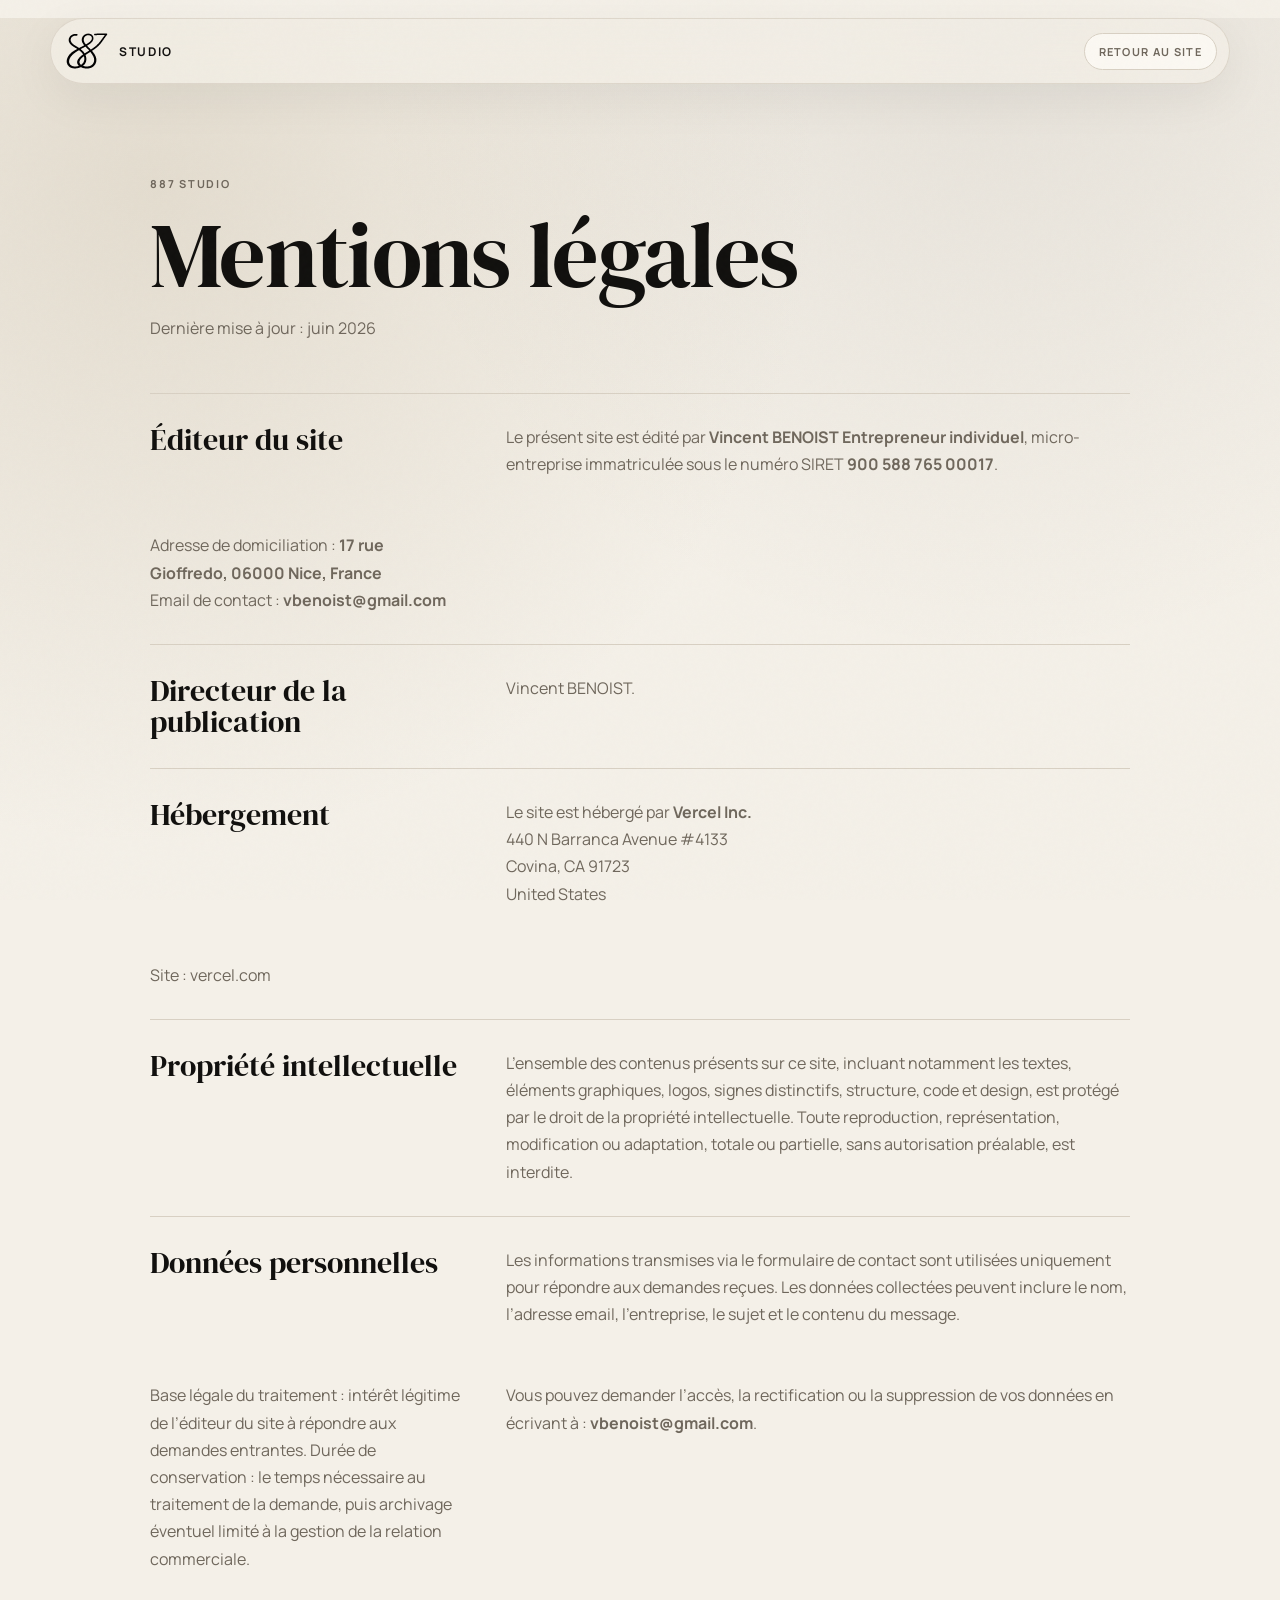
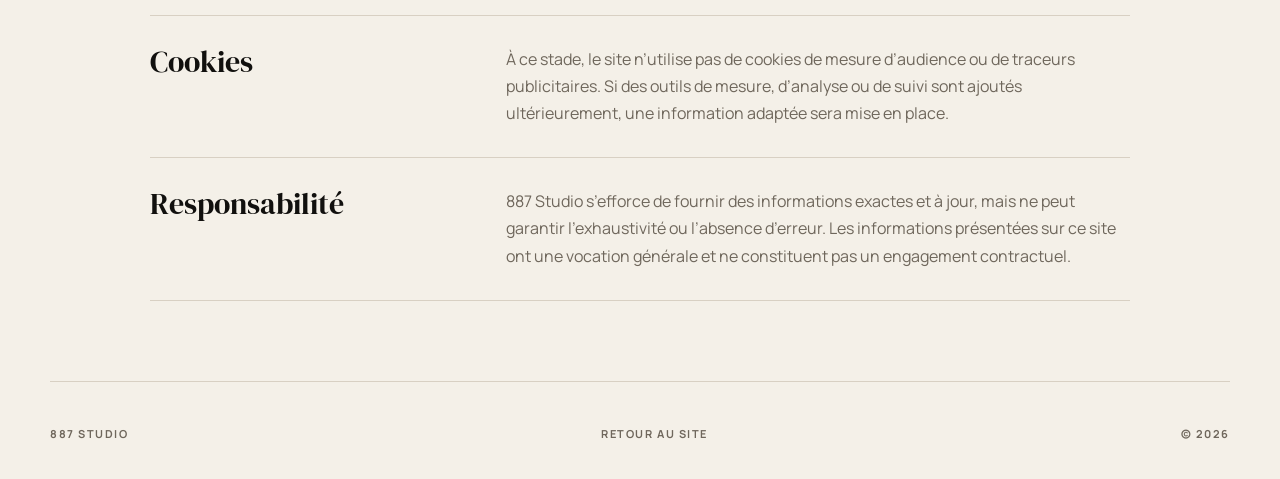
==== mentions-legales.html @ e9549042 "Integrate new 887 logo and update venture cards" ====
<!doctype html>
<html lang="fr">
<head>
  <meta charset="utf-8" />
  <meta name="viewport" content="width=device-width, initial-scale=1" />
  <title>Mentions légales — 887 Studio</title>
  <meta name="robots" content="noindex" />
  <link rel="icon" href="assets/887-favicon.svg" />
  <link rel="preconnect" href="https://fonts.googleapis.com">
  <link rel="preconnect" href="https://fonts.gstatic.com" crossorigin>
  <link href="https://fonts.googleapis.com/css2?family=DM+Serif+Display:ital@0;1&family=Manrope:wght@300;400;500;600;700&display=swap" rel="stylesheet">
  <link rel="stylesheet" href="styles.css" />
</head>
<body class="legal-page">
  <div class="site-noise" aria-hidden="true"></div>

  <header class="site-header legal-header">
    <a class="brand" href="index.html" aria-label="887 Studio home">
      <img src="assets/887-logo-smooth.svg" alt="887 logo" class="brand-logo" />
      <span>Studio</span>
    </a>
    <a class="legal-back" href="index.html">Retour au site</a>
  </header>

  <main class="legal-main">
    <section class="legal-hero">
      <span class="section-label">887 Studio</span>
      <h1>Mentions légales</h1>
      <p>Dernière mise à jour : juin 2026</p>
    </section>

    <section class="legal-content">
      <article>
        <h2>Éditeur du site</h2>
        <p>
          Le présent site est édité par <strong>Vincent BENOIST Entrepreneur individuel</strong>,
          micro-entreprise immatriculée sous le numéro SIRET <strong>900 588 765 00017</strong>.
        </p>
        <p>
          Adresse de domiciliation : <strong>17 rue Gioffredo, 06000 Nice, France</strong><br />
          Email de contact : <strong>vbenoist@gmail.com</strong>
        </p>
      </article>

      <article>
        <h2>Directeur de la publication</h2>
        <p>Vincent BENOIST.</p>
      </article>

      <article>
        <h2>Hébergement</h2>
        <p>
          Le site est hébergé par <strong>Vercel Inc.</strong><br />
          440 N Barranca Avenue #4133<br />
          Covina, CA 91723<br />
          United States
        </p>
        <p>Site : vercel.com</p>
      </article>

      <article>
        <h2>Propriété intellectuelle</h2>
        <p>
          L’ensemble des contenus présents sur ce site, incluant notamment les textes, éléments graphiques,
          logos, signes distinctifs, structure, code et design, est protégé par le droit de la propriété intellectuelle.
          Toute reproduction, représentation, modification ou adaptation, totale ou partielle, sans autorisation préalable,
          est interdite.
        </p>
      </article>

      <article>
        <h2>Données personnelles</h2>
        <p>
          Les informations transmises via le formulaire de contact sont utilisées uniquement pour répondre aux demandes reçues.
          Les données collectées peuvent inclure le nom, l’adresse email, l’entreprise, le sujet et le contenu du message.
        </p>
        <p>
          Base légale du traitement : intérêt légitime de l’éditeur du site à répondre aux demandes entrantes.
          Durée de conservation : le temps nécessaire au traitement de la demande, puis archivage éventuel limité à la gestion
          de la relation commerciale.
        </p>
        <p>
          Vous pouvez demander l’accès, la rectification ou la suppression de vos données en écrivant à :
          <strong>vbenoist@gmail.com</strong>.
        </p>
      </article>

      <article>
        <h2>Cookies</h2>
        <p>
          À ce stade, le site n’utilise pas de cookies de mesure d’audience ou de traceurs publicitaires.
          Si des outils de mesure, d’analyse ou de suivi sont ajoutés ultérieurement, une information adaptée sera mise en place.
        </p>
      </article>

      <article>
        <h2>Responsabilité</h2>
        <p>
          887 Studio s’efforce de fournir des informations exactes et à jour, mais ne peut garantir l’exhaustivité
          ou l’absence d’erreur. Les informations présentées sur ce site ont une vocation générale et ne constituent
          pas un engagement contractuel.
        </p>
      </article>
    </section>
  </main>

  <footer class="site-footer legal-footer">
    <span>887 Studio</span>
    <a href="index.html">Retour au site</a>
    <span>© 2026</span>
  </footer>
</body>
</html>
---- styles.css ----
:root {
  --bg: #f4f0e8;
  --paper: #fbf8f2;
  --ink: #11100e;
  --muted: #6f675c;
  --line: #d8d0c3;
  --line-strong: #b8a98e;
  --dark: #211d18;
  --brown: #3c3128;
  --radius-xl: 34px;
  --radius-lg: 24px;
  --radius-md: 16px;
  --shadow: 0 24px 70px rgba(17, 16, 14, 0.12);
  --serif: "DM Serif Display", Georgia, serif;
  --sans: "Manrope", Inter, system-ui, -apple-system, BlinkMacSystemFont, "Segoe UI", sans-serif;
}

* {
  box-sizing: border-box;
}

html {
  scroll-behavior: smooth;
  background: var(--bg);
}

body {
  margin: 0;
  color: var(--ink);
  font-family: var(--sans);
  background:
    radial-gradient(circle at 12% 8%, rgba(184, 169, 142, 0.28), transparent 30%),
    radial-gradient(circle at 78% 0%, rgba(60, 49, 40, 0.08), transparent 28%),
    var(--bg);
  overflow-x: hidden;
}

body.menu-open {
  overflow: hidden;
}

a {
  color: inherit;
  text-decoration: none;
}

button, input, textarea {
  font: inherit;
}

button {
  cursor: pointer;
}

.site-noise {
  position: fixed;
  inset: 0;
  pointer-events: none;
  z-index: 9999;
  opacity: .035;
  background-image: url("data:image/svg+xml,%3Csvg viewBox='0 0 220 220' xmlns='http://www.w3.org/2000/svg'%3E%3Cfilter id='n'%3E%3CfeTurbulence type='fractalNoise' baseFrequency='.85' numOctaves='3' stitchTiles='stitch'/%3E%3C/filter%3E%3Crect width='220' height='220' filter='url(%23n)' opacity='.55'/%3E%3C/svg%3E");
}


.background-thread {
  position: absolute;
  top: 0;
  left: 50%;
  width: min(1440px, 100vw);
  height: 5200px;
  transform: translateX(-50%);
  pointer-events: none;
  z-index: 0;
  opacity: .18;
}

.thread-path {
  stroke: #11100e;
  stroke-width: 1.25;
  stroke-linecap: round;
  stroke-linejoin: round;
  vector-effect: non-scaling-stroke;
  stroke-dasharray: 1 0;
}

main,
.site-header,
.site-footer,
.modal {
  position: relative;
  z-index: 1;
}

.cursor-orb {
  position: fixed;
  width: 220px;
  height: 220px;
  border-radius: 999px;
  background: radial-gradient(circle, rgba(184, 169, 142, .16), transparent 66%);
  transform: translate(-50%, -50%);
  pointer-events: none;
  z-index: 0;
  opacity: 0;
  transition: opacity .5s ease;
}

.section {
  position: relative;
  width: min(1180px, calc(100% - 44px));
  margin: 0 auto;
  padding: 96px 0;
}

.site-header {
  position: fixed;
  top: 18px;
  left: 50%;
  transform: translateX(-50%);
  width: min(1180px, calc(100% - 32px));
  z-index: 100;
  display: flex;
  justify-content: space-between;
  align-items: center;
  border: 1px solid rgba(216, 208, 195, .78);
  background: rgba(244, 240, 232, .72);
  backdrop-filter: blur(18px);
  border-radius: 999px;
  padding: 10px 12px 10px 14px;
  box-shadow: 0 14px 50px rgba(17, 16, 14, .06);
}

.brand {
  display: flex;
  align-items: center;
  gap: 10px;
  font-size: 12px;
  letter-spacing: .14em;
  text-transform: uppercase;
  font-weight: 700;
}


.main-nav {
  display: flex;
  align-items: center;
  gap: 22px;
  color: var(--muted);
  font-size: 12px;
  letter-spacing: .08em;
  text-transform: uppercase;
}

.main-nav a {
  transition: color .25s ease;
}

.main-nav a:hover {
  color: var(--ink);
}

.header-actions {
  display: flex;
  align-items: center;
  gap: 8px;
}

.lang-toggle {
  border: 1px solid var(--line);
  background: var(--paper);
  color: var(--muted);
  border-radius: 999px;
  padding: 9px 12px;
  font-size: 11px;
  letter-spacing: .12em;
  font-weight: 700;
}

.lang-toggle span.active {
  color: var(--ink);
}

.divider {
  margin: 0 3px;
  color: var(--line-strong);
}

.menu-toggle {
  display: none;
  width: 42px;
  height: 42px;
  border-radius: 999px;
  border: 1px solid var(--line);
  background: var(--paper);
  position: relative;
}

.menu-toggle span {
  display: block;
  width: 17px;
  height: 1px;
  background: var(--ink);
  position: absolute;
  left: 12px;
  transition: transform .25s ease;
}

.menu-toggle span:first-child { top: 16px; }
.menu-toggle span:last-child { top: 24px; }

body.menu-open .menu-toggle span:first-child {
  transform: translateY(4px) rotate(45deg);
}

body.menu-open .menu-toggle span:last-child {
  transform: translateY(-4px) rotate(-45deg);
}

.mobile-nav {
  position: fixed;
  inset: 0;
  z-index: 90;
  display: none;
  flex-direction: column;
  align-items: center;
  justify-content: center;
  background: rgba(244, 240, 232, .96);
  backdrop-filter: blur(18px);
  gap: 26px;
  font-family: var(--serif);
  font-size: 38px;
}

.hero {
  min-height: 100vh;
  width: 100%;
  padding: 160px max(22px, calc((100vw - 1180px)/2)) 110px;
  display: grid;
  grid-template-columns: minmax(0, 1fr);
  align-items: center;
  gap: 56px;
  overflow: hidden;
}

.hero-inner {
  max-width: 820px;
  position: relative;
  z-index: 2;
}

.hero-kicker {
  display: flex;
  gap: 12px;
  flex-wrap: wrap;
  margin-bottom: 28px;
}

.hero-kicker span {
  border: 1px solid var(--line);
  border-radius: 999px;
  padding: 9px 14px;
  font-size: 11px;
  letter-spacing: .14em;
  text-transform: uppercase;
  color: var(--muted);
  background: rgba(251, 248, 242, .5);
}

.hero-title {
  margin: 0;
  max-width: 970px;
  font-family: var(--serif);
  font-weight: 400;
  font-size: clamp(48px, 7vw, 92px);
  line-height: .96;
  letter-spacing: -.018em;
}

.hero-copy {
  max-width: 690px;
  margin: 38px 0 0;
  font-size: clamp(22px, 2.2vw, 34px);
  line-height: 1.18;
  letter-spacing: -.01em;
}

.hero-subcopy {
  max-width: 610px;
  margin: 22px 0 0;
  font-size: 16px;
  line-height: 1.7;
  color: var(--muted);
}

.hero-cta {
  display: flex;
  flex-wrap: wrap;
  gap: 12px;
  margin-top: 36px;
}

.button {
  display: inline-flex;
  align-items: center;
  justify-content: center;
  min-height: 46px;
  border-radius: 999px;
  padding: 0 20px;
  border: 1px solid var(--line);
  transition: transform .25s ease, box-shadow .25s ease, background .25s ease;
  font-size: 12px;
  letter-spacing: .1em;
  text-transform: uppercase;
  font-weight: 700;
}

.button:hover {
  transform: translateY(-2px);
  box-shadow: 0 14px 34px rgba(17, 16, 14, .1);
}

.button-dark {
  background: var(--ink);
  color: var(--bg);
  border-color: var(--ink);
}

.button-light {
  background: rgba(251, 248, 242, .62);
  color: var(--ink);
}


.hero-loop {
  position: absolute;
  pointer-events: none;
  border: 1px solid rgba(184, 169, 142, .34);
  border-radius: 48% 52% 47% 53%;
  transform: rotate(-16deg);
}

.hero-loop-one {
  width: 740px;
  height: 280px;
  right: -190px;
  top: 16%;
  animation: slowRotate 22s linear infinite;
}

.hero-loop-two {
  width: 980px;
  height: 360px;
  left: -360px;
  bottom: 5%;
  transform: rotate(20deg);
  animation: slowRotateReverse 28s linear infinite;
}


.section-label {
  display: block;
  color: var(--muted);
  font-size: 11px;
  letter-spacing: .16em;
  text-transform: uppercase;
  font-weight: 700;
  margin-bottom: 18px;
}

.method-grid {
  display: grid;
  grid-template-columns: repeat(3, 1fr);
  border-top: 1px solid var(--line);
  border-bottom: 1px solid var(--line);
}

.method-item {
  padding: 42px 34px 46px 0;
  min-height: 330px;
  border-right: 1px solid var(--line);
  display: flex;
  flex-direction: column;
}

.method-item + .method-item {
  padding-left: 34px;
}

.method-item:last-child {
  border-right: 0;
}

.method-number {
  color: var(--line-strong);
  font-family: var(--serif);
  font-size: 44px;
  line-height: 1;
}

.method-item h2 {
  margin: auto 0 18px;
  font-family: var(--serif);
  font-size: 38px;
  font-weight: 400;
  letter-spacing: -.012em;
}

.method-item p {
  margin: 0;
  color: var(--muted);
  line-height: 1.7;
}

.manifesto {
  margin-top: 48px;
  text-align: right;
}

.manifesto p {
  display: inline-block;
  margin: 0;
  font-family: var(--serif);
  font-size: clamp(34px, 4vw, 60px);
  line-height: 1;
  letter-spacing: -.012em;
}

.section-intro {
  max-width: 820px;
  margin-bottom: 44px;
}

.section-intro h2 {
  margin: 0;
  font-family: var(--serif);
  font-size: clamp(38px, 4.6vw, 62px);
  font-weight: 400;
  line-height: 1;
  letter-spacing: -.018em;
}

.section-intro p {
  max-width: 680px;
  margin: 22px 0 0;
  color: var(--muted);
  line-height: 1.7;
}

.pillar-card {
  position: relative;
  display: grid;
  grid-template-columns: 170px 1fr;
  gap: 44px;
  padding: 48px;
  margin-top: 18px;
  border: 1px solid rgba(216, 208, 195, .9);
  border-radius: var(--radius-xl);
  background: linear-gradient(135deg, rgba(251,248,242,.84), rgba(244,240,232,.44));
  overflow: hidden;
}

.pillar-card:before {
  content: "";
  position: absolute;
  width: 430px;
  height: 210px;
  border: 1px solid rgba(184, 169, 142, .28);
  border-radius: 50%;
  right: -140px;
  top: -70px;
  transform: rotate(-20deg);
}

.pillar-index {
  font-family: var(--serif);
  font-size: 86px;
  line-height: .8;
  color: rgba(184, 169, 142, .64);
  letter-spacing: -.06em;
}

.pillar-eyebrow {
  display: block;
  font-size: 12px;
  letter-spacing: .16em;
  text-transform: uppercase;
  color: var(--muted);
  font-weight: 700;
  margin-bottom: 16px;
}

.pillar-content h3 {
  max-width: 820px;
  margin: 0 0 24px;
  font-family: var(--serif);
  font-size: clamp(30px, 3.6vw, 48px);
  line-height: 1.02;
  letter-spacing: -.015em;
  font-weight: 400;
}

.pillar-content p {
  max-width: 780px;
  margin: 0 0 18px;
  color: var(--muted);
  font-size: 16px;
  line-height: 1.75;
}

.participation-grid {
  display: grid;
  grid-template-columns: repeat(3, 1fr);
  gap: 18px;
}

.participation-card {
  width: 100%;
  min-height: 380px;
  padding: 26px;
  text-align: left;
  border: 1px solid rgba(216, 208, 195, .9);
  border-radius: 34px;
  color: var(--ink);
  background:
    radial-gradient(circle at 75% 14%, rgba(184,169,142,.22), transparent 32%),
    rgba(251, 248, 242, .68);
  display: flex;
  flex-direction: column;
  align-items: stretch;
  position: relative;
  overflow: hidden;
  transition: transform .35s ease, box-shadow .35s ease, border-color .35s ease;
}

.participation-card:before {
  content: "";
  position: absolute;
  width: 230px;
  height: 100px;
  border: 1px solid rgba(184, 169, 142, .3);
  border-radius: 50%;
  right: -80px;
  bottom: 55px;
  transform: rotate(-24deg);
  transition: transform .5s ease;
}

.participation-card:hover {
  transform: translateY(-8px);
  box-shadow: var(--shadow);
  border-color: rgba(184, 169, 142, .74);
}

.participation-card:hover:before {
  transform: rotate(-8deg) translateX(-8px);
}

.project-status {
  align-self: flex-start;
  padding: 8px 11px;
  border: 1px solid var(--line);
  border-radius: 999px;
  color: var(--muted);
  font-size: 10px;
  letter-spacing: .14em;
  text-transform: uppercase;
  font-weight: 700;
}

.participation-card h3 {
  margin: auto 0 18px;
  font-family: var(--serif);
  font-size: 38px;
  font-weight: 400;
  line-height: .96;
  letter-spacing: -.018em;
}

.participation-card p {
  margin: 0;
  color: var(--muted);
  line-height: 1.6;
  max-width: 92%;
}

.project-meta {
  margin-top: auto;
  padding-top: 18px;
  border-top: 1px solid var(--line);
  display: flex;
  align-items: center;
  justify-content: space-between;
  color: var(--muted);
  font-size: 11px;
  letter-spacing: .12em;
  text-transform: uppercase;
  font-weight: 700;
}

.expertise-list {
  border-top: 1px solid var(--line);
}

.expertise-list article {
  display: grid;
  grid-template-columns: 36% 1fr;
  gap: 44px;
  padding: 30px 0;
  border-bottom: 1px solid var(--line);
}

.expertise-list h3 {
  margin: 0;
  font-family: var(--serif);
  font-weight: 400;
  font-size: 32px;
  letter-spacing: -.01em;
}

.expertise-list p {
  margin: 0;
  color: var(--muted);
  line-height: 1.7;
  max-width: 700px;
}

.working-card {
  display: grid;
  grid-template-columns: 230px 1fr;
  gap: 48px;
  align-items: center;
  padding: 48px;
  border-radius: 44px;
  color: var(--bg);
  background:
    radial-gradient(circle at 14% 22%, rgba(184, 169, 142, .28), transparent 30%),
    var(--ink);
  overflow: hidden;
  position: relative;
}

.working-card img {
  width: 100%;
  filter: invert(1);
  opacity: .84;
}

.working-card h2 {
  margin: 0;
  font-family: var(--serif);
  font-size: clamp(34px, 4vw, 56px);
  line-height: 1;
  letter-spacing: -.018em;
  font-weight: 400;
}

.working-card p {
  color: rgba(244, 240, 232, .72);
  max-width: 720px;
  line-height: 1.7;
  margin: 24px 0 0;
}

.working-card .section-label {
  color: rgba(244, 240, 232, .62);
}

.contact {
  display: grid;
  grid-template-columns: 42% 1fr;
  gap: 58px;
  align-items: start;
}

.contact-copy h2 {
  margin: 0;
  font-family: var(--serif);
  font-size: clamp(34px, 4.2vw, 54px);
  line-height: 1;
  letter-spacing: -.018em;
  font-weight: 400;
}

.contact-copy p {
  color: var(--muted);
  font-size: 18px;
  line-height: 1.7;
}

.contact-form {
  border: 1px solid var(--line);
  border-radius: 34px;
  padding: 28px;
  background: rgba(251, 248, 242, .66);
}

.form-row {
  display: grid;
  grid-template-columns: 1fr 1fr;
  gap: 14px;
}

label {
  display: block;
  margin-bottom: 16px;
}

label span {
  display: block;
  margin-bottom: 8px;
  color: var(--muted);
  font-size: 11px;
  letter-spacing: .14em;
  text-transform: uppercase;
  font-weight: 700;
}

input, textarea {
  width: 100%;
  border: 1px solid var(--line);
  border-radius: 18px;
  background: rgba(244, 240, 232, .64);
  color: var(--ink);
  padding: 15px 16px;
  outline: none;
  transition: border-color .2s ease, background .2s ease;
}

textarea {
  resize: vertical;
}

input:focus, textarea:focus {
  border-color: var(--line-strong);
  background: var(--paper);
}

.form-note {
  margin: 14px 0 0;
  color: var(--muted);
  font-size: 12px;
  line-height: 1.5;
}

.site-footer {
  width: min(1180px, calc(100% - 44px));
  margin: 0 auto;
  padding: 44px 0 38px;
  display: flex;
  justify-content: space-between;
  gap: 18px;
  border-top: 1px solid var(--line);
  color: var(--muted);
  font-size: 11px;
  letter-spacing: .14em;
  text-transform: uppercase;
  font-weight: 700;
}

.modal {
  position: fixed;
  inset: 0;
  z-index: 200;
  display: none;
  place-items: center;
  padding: 22px;
}

.modal.is-open {
  display: grid;
}

.modal-backdrop {
  position: absolute;
  inset: 0;
  background: rgba(17, 16, 14, .42);
  backdrop-filter: blur(12px);
}

.modal-card {
  position: relative;
  z-index: 1;
  width: min(720px, 100%);
  max-height: min(780px, calc(100vh - 44px));
  overflow: auto;
  border-radius: 38px;
  background: var(--paper);
  padding: 34px;
  box-shadow: 0 30px 90px rgba(17, 16, 14, .25);
}

.modal-card:before {
  content: "";
  position: absolute;
  width: 360px;
  height: 140px;
  border: 1px solid rgba(184, 169, 142, .26);
  border-radius: 50%;
  top: -56px;
  right: -120px;
  transform: rotate(-18deg);
  pointer-events: none;
}

.modal-close {
  position: absolute;
  top: 20px;
  right: 20px;
  width: 42px;
  height: 42px;
  border: 1px solid var(--line);
  border-radius: 999px;
  background: var(--paper);
  color: var(--ink);
  font-size: 26px;
  line-height: 1;
}

.modal-topline {
  display: flex;
  flex-wrap: wrap;
  gap: 10px;
  color: var(--muted);
  font-size: 11px;
  letter-spacing: .14em;
  text-transform: uppercase;
  font-weight: 700;
  padding-right: 54px;
}

.modal-card h2 {
  margin: 28px 0 8px;
  font-family: var(--serif);
  font-size: clamp(48px, 8vw, 78px);
  line-height: .96;
  letter-spacing: -.018em;
  font-weight: 400;
}

.modal-category {
  color: var(--muted);
  margin: 0 0 28px;
  font-size: 18px;
}

.modal-section {
  border-top: 1px solid var(--line);
  padding-top: 20px;
  margin-top: 20px;
}

.modal-section h3 {
  margin: 0 0 8px;
  font-size: 11px;
  letter-spacing: .14em;
  text-transform: uppercase;
  color: var(--muted);
}

.modal-section p {
  margin: 0;
  line-height: 1.7;
  color: var(--brown);
}

.modal-link {
  margin-top: 26px;
}

[data-reveal] {
  opacity: 0;
  transform: translateY(26px);
  transition: opacity .75s ease, transform .75s ease;
  transition-delay: var(--delay, 0ms);
}

[data-reveal].is-visible {
  opacity: 1;
  transform: translateY(0);
}

@keyframes floatSymbol {
  0%, 100% { transform: translateY(0) rotate(-2deg); }
  50% { transform: translateY(-18px) rotate(2deg); }
}

@keyframes slowRotate {
  from { transform: rotate(-16deg); }
  to { transform: rotate(344deg); }
}

@keyframes slowRotateReverse {
  from { transform: rotate(20deg); }
  to { transform: rotate(-340deg); }
}

@keyframes floatA {
  0%, 100% { transform: translate3d(0, 0, 0) rotate(-2deg); }
  50% { transform: translate3d(-18px, 18px, 0) rotate(2deg); }
}

@keyframes floatB {
  0%, 100% { transform: translate3d(0, 0, 0) rotate(2deg); }
  50% { transform: translate3d(16px, -18px, 0) rotate(-1deg); }
}

@keyframes floatC {
  0%, 100% { transform: translate3d(0, 0, 0) rotate(1deg); }
  50% { transform: translate3d(20px, 12px, 0) rotate(-2deg); }
}

@media (max-width: 980px) {
  .main-nav {
    display: none;
  }

  .menu-toggle {
    display: block;
  }

  body.menu-open .mobile-nav {
    display: flex;
  }

  .hero {
    grid-template-columns: 1fr;
    padding-top: 140px;
  }

  .method-grid,
  .participation-grid {
    grid-template-columns: 1fr;
  }

  .method-item {
    border-right: 0;
    border-bottom: 1px solid var(--line);
    padding: 34px 0;
    min-height: unset;
  }

  .method-item + .method-item {
    padding-left: 0;
  }

  .method-item:last-child {
    border-bottom: 0;
  }

  .pillar-card,
  .working-card,
  .contact,
  .expertise-list article {
    grid-template-columns: 1fr;
  }

  .pillar-card {
    gap: 20px;
    padding: 32px;
  }

  .pillar-index {
    font-size: 60px;
  }

  .working-card {
    padding: 34px;
  }

  .working-card img {
    width: 150px;
  }
}

@media (max-width: 640px) {
  .section {
    width: min(100% - 28px, 1180px);
    padding: 70px 0;
  }

  .site-header {
    top: 10px;
    width: calc(100% - 20px);
  }

  .brand > span:not(.brand-number) {
    display: none;
  }

  .hero {
    padding-left: 14px;
    padding-right: 14px;
    padding-bottom: 70px;
  }

  .hero-title {
    font-size: clamp(44px, 13vw, 68px);
  }

  .hero-copy {
    font-size: 22px;
  }

  .button {
    width: 100%;
  }

  .statement p {
    font-size: 42px;
  }

  .rope-line {
    height: 110px;
  }

  .method-item h2,
  .participation-card h3 {
    font-size: 42px;
  }

  .pillar-card,
  .contact-form,
  .modal-card {
    padding: 24px;
    border-radius: 28px;
  }

  .form-row {
    grid-template-columns: 1fr;
    gap: 0;
  }

  .site-footer {
    flex-direction: column;
  }
}

@media (prefers-reduced-motion: reduce) {
  *, *:before, *:after {
    animation-duration: .001ms !important;
    animation-iteration-count: 1 !important;
    scroll-behavior: auto !important;
    transition-duration: .001ms !important;
  }
}

.brand-logo {
  width: 44px;
  height: 44px;
  display: block;
}

.working-logo {
  width: min(180px, 100%);
  display: block;
  filter: invert(1);
  opacity: .92;
}


.legal-page {
  min-height: 100vh;
}

.legal-header {
  position: sticky;
  transform: none;
  left: auto;
  margin: 18px auto 0;
}

.legal-back {
  border: 1px solid var(--line);
  border-radius: 999px;
  padding: 10px 14px;
  color: var(--muted);
  font-size: 11px;
  letter-spacing: .12em;
  text-transform: uppercase;
  font-weight: 700;
  background: var(--paper);
}

.legal-main {
  width: min(980px, calc(100% - 44px));
  margin: 0 auto;
  padding: 92px 0 80px;
}

.legal-hero h1 {
  margin: 0;
  font-family: var(--serif);
  font-size: clamp(48px, 8vw, 92px);
  line-height: 1;
  letter-spacing: -.018em;
  font-weight: 400;
}

.legal-hero p {
  color: var(--muted);
}

.legal-content {
  margin-top: 54px;
  border-top: 1px solid var(--line);
}

.legal-content article {
  display: grid;
  grid-template-columns: 32% 1fr;
  gap: 42px;
  padding: 30px 0;
  border-bottom: 1px solid var(--line);
}

.legal-content h2 {
  margin: 0;
  font-family: var(--serif);
  font-size: 30px;
  line-height: 1.05;
  font-weight: 400;
}

.legal-content p {
  margin: 0 0 12px;
  color: var(--muted);
  line-height: 1.7;
}

.legal-content p:last-child {
  margin-bottom: 0;
}

.legal-footer a {
  color: var(--muted);
}

.site-footer a {
  color: var(--muted);
}

@media (max-width: 760px) {
  .legal-content article {
    grid-template-columns: 1fr;
    gap: 14px;
  }
}


.project-card-top {
  display: flex;
  align-items: flex-start;
  justify-content: space-between;
  gap: 14px;
  margin-bottom: 20px;
}

.project-logo-slot {
  min-width: 120px;
  min-height: 54px;
  padding: 12px 14px;
  border: 1px solid var(--line);
  border-radius: 18px;
  background: rgba(244, 240, 232, .72);
  display: inline-flex;
  align-items: center;
  justify-content: center;
  font-size: 14px;
  letter-spacing: .16em;
  text-transform: uppercase;
  color: var(--ink);
  font-weight: 700;
}

.project-stamp {
  flex-shrink: 0;
  width: 42px;
  height: 42px;
  border: 1px solid var(--line-strong);
  border-radius: 999px;
  display: inline-flex;
  align-items: center;
  justify-content: center;
  font-size: 11px;
  letter-spacing: .16em;
  text-transform: uppercase;
  color: var(--muted);
  font-weight: 700;
  background: rgba(244, 240, 232, .72);
}
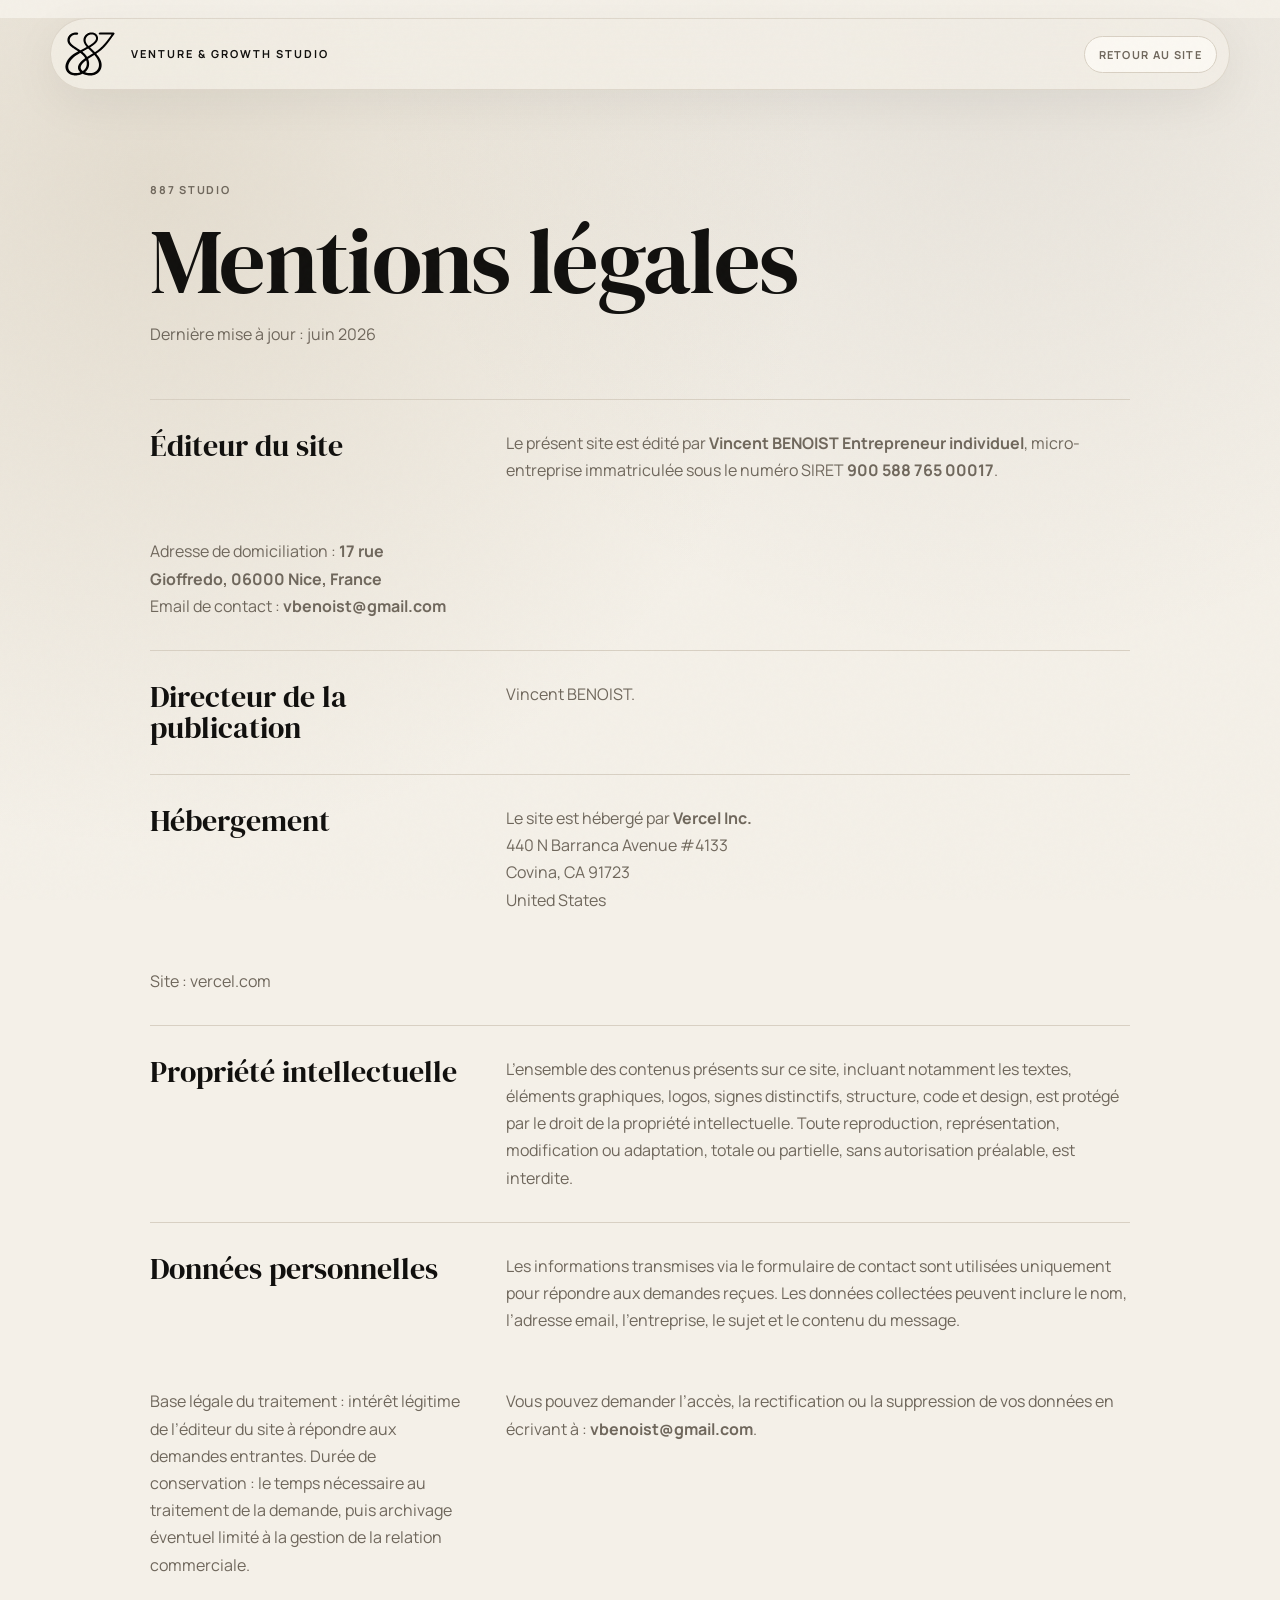
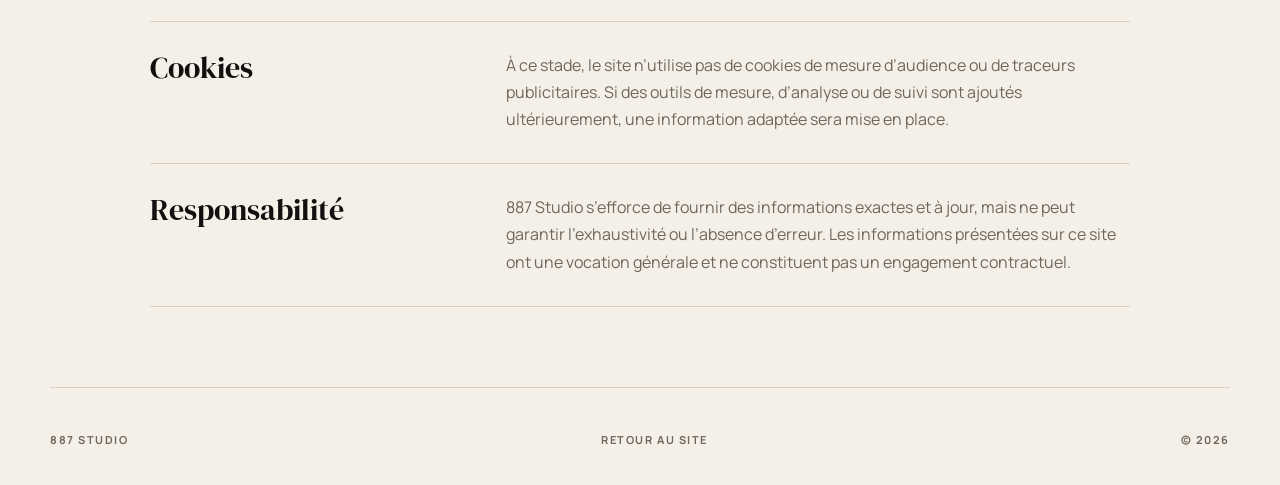
==== commit 36b66173: "Refine navigation and mobile hero" ====
--- a/mentions-legales.html
+++ b/mentions-legales.html
@@ -15,9 +15,9 @@
   <div class="site-noise" aria-hidden="true"></div>
 
   <header class="site-header legal-header">
-    <a class="brand" href="index.html" aria-label="887 Studio home">
-      <img src="assets/887-logo-smooth.svg" alt="887 logo" class="brand-logo" />
-      <span>Studio</span>
+    <a class="brand brand-lockup" href="index.html" aria-label="887 Studio home">
+      <img src="assets/887-logo-slick.svg" alt="887 logo" class="brand-logo" />
+      <span class="brand-descriptor">VENTURE &amp; GROWTH STUDIO</span>
     </a>
     <a class="legal-back" href="index.html">Retour au site</a>
   </header>
--- a/styles.css
+++ b/styles.css
@@ -1187,3 +1187,373 @@
   font-weight: 700;
   background: rgba(244, 240, 232, .72);
 }
+
+
+/* V12 — dark Ventures / Growth section */
+.pillars {
+  width: min(1180px, calc(100% - 44px));
+  margin: 0 auto;
+  padding: 76px clamp(22px, 4vw, 56px);
+  border-radius: 46px;
+  background:
+    radial-gradient(circle at 12% 12%, rgba(184, 169, 142, .16), transparent 32%),
+    radial-gradient(circle at 88% 10%, rgba(255, 255, 255, .07), transparent 28%),
+    #11100e;
+  color: var(--bg);
+  overflow: hidden;
+}
+
+.pillars .section-label,
+.pillars .pillar-eyebrow {
+  color: rgba(244, 240, 232, .62);
+}
+
+.pillars .section-intro h2,
+.pillars .pillar-content h3,
+.pillars .pillar-index {
+  color: var(--bg);
+}
+
+.pillars .pillar-index {
+  color: rgba(244, 240, 232, .24);
+}
+
+.pillars .pillar-content p {
+  color: rgba(244, 240, 232, .70);
+}
+
+.pillars .pillar-card {
+  border-color: rgba(244, 240, 232, .14);
+  background:
+    radial-gradient(circle at 88% 8%, rgba(184, 169, 142, .14), transparent 32%),
+    rgba(244, 240, 232, .035);
+  backdrop-filter: blur(8px);
+}
+
+.pillars .pillar-card:before {
+  border-color: rgba(244, 240, 232, .12);
+}
+
+/* V12 — final 887 lockup */
+.working-logo-lockup {
+  display: flex;
+  flex-direction: column;
+  align-items: center;
+  gap: 22px;
+}
+
+.working-logo-lockup .working-logo {
+  width: min(190px, 100%);
+  display: block;
+  filter: invert(1);
+  opacity: .94;
+}
+
+.working-logo-lockup span {
+  color: rgba(244, 240, 232, .86);
+  font-size: 12px;
+  line-height: 1.25;
+  letter-spacing: .22em;
+  text-transform: uppercase;
+  font-weight: 700;
+  text-align: center;
+  max-width: 230px;
+}
+
+.brand-logo {
+  object-fit: contain;
+}
+
+.hero-logo-panel img,
+.mobile-hero-brand img,
+.brand-logo,
+.working-logo {
+  content: url("assets/887-logo-slick.svg");
+}
+
+@media (max-width: 980px) {
+  .pillars {
+    width: min(100% - 28px, 1180px);
+    padding: 58px 22px;
+    border-radius: 34px;
+  }
+
+  .working-logo-lockup {
+    align-items: flex-start;
+  }
+
+  .working-logo-lockup span {
+    text-align: left;
+  }
+}
+
+
+/* V13 — remove manifesto and restore light pillars */
+.manifesto {
+  display: none !important;
+}
+
+.pillars {
+  width: min(1180px, calc(100% - 44px));
+  margin: 0 auto;
+  padding: 96px 0;
+  border-radius: 0;
+  background: transparent !important;
+  color: var(--ink) !important;
+  overflow: visible;
+}
+
+.pillars .section-label,
+.pillars .pillar-eyebrow {
+  color: var(--muted) !important;
+}
+
+.pillars .section-intro h2,
+.pillars .pillar-content h3,
+.pillars .pillar-index {
+  color: var(--ink) !important;
+}
+
+.pillars .pillar-index {
+  color: rgba(184, 169, 142, .64) !important;
+}
+
+.pillars .pillar-content p {
+  color: var(--muted) !important;
+}
+
+.pillars .pillar-card {
+  border-color: rgba(216, 208, 195, .9) !important;
+  background:
+    linear-gradient(135deg, rgba(251,248,242,.84), rgba(244,240,232,.44)) !important;
+  backdrop-filter: none;
+}
+
+.pillars .pillar-card:before {
+  border-color: rgba(184, 169, 142, .28) !important;
+}
+
+/* V13 — top hero logo lockup */
+.hero-top-lockup {
+  display: flex;
+  flex-direction: column;
+  align-items: flex-start;
+  gap: 18px;
+  margin-bottom: 34px;
+  position: relative;
+  z-index: 3;
+}
+
+.hero-top-lockup img {
+  width: min(230px, 22vw);
+  min-width: 150px;
+  height: auto;
+  display: block;
+}
+
+.hero-top-lockup span {
+  color: var(--muted);
+  font-size: 12px;
+  line-height: 1.25;
+  letter-spacing: .22em;
+  text-transform: uppercase;
+  font-weight: 700;
+}
+
+@media (max-width: 980px) {
+  .pillars {
+    width: min(100% - 28px, 1180px);
+    padding: 70px 0;
+    border-radius: 0;
+  }
+
+  .hero-top-lockup {
+    margin-bottom: 28px;
+  }
+
+  .hero-top-lockup img {
+    width: min(220px, 56vw);
+    min-width: 0;
+  }
+
+  .hero-kicker {
+    display: none;
+  }
+}
+
+@media (max-width: 640px) {
+  .hero {
+    padding-top: 28px;
+  }
+
+  .hero-top-lockup {
+    margin-bottom: 26px;
+    gap: 16px;
+  }
+
+  .hero-top-lockup img {
+    width: min(190px, 62vw);
+  }
+
+  .hero-top-lockup span {
+    font-size: 11px;
+    letter-spacing: .18em;
+  }
+}
+
+
+/* V14 — desktop nav lockup and mobile simplification */
+.brand-lockup {
+  gap: 14px;
+}
+
+.brand-logo {
+  width: 54px;
+  height: 54px;
+  object-fit: contain;
+}
+
+.brand-descriptor {
+  display: inline-block;
+  color: var(--ink);
+  font-size: 11px;
+  line-height: 1.2;
+  letter-spacing: .18em;
+  text-transform: uppercase;
+  font-weight: 700;
+}
+
+.site-header {
+  padding: 8px 12px 8px 12px;
+}
+
+.main-nav {
+  margin-left: auto;
+}
+
+.mobile-lang-toggle {
+  display: none;
+}
+
+/* Keep the top hero lockup visible on desktop and mobile */
+.hero-top-lockup {
+  display: flex;
+  flex-direction: column;
+  align-items: flex-start;
+  gap: 18px;
+  margin-bottom: 34px;
+  position: relative;
+  z-index: 3;
+}
+
+.hero-top-lockup img {
+  width: min(230px, 22vw);
+  min-width: 150px;
+  height: auto;
+  display: block;
+}
+
+.hero-top-lockup span {
+  color: var(--muted);
+  font-size: 12px;
+  line-height: 1.25;
+  letter-spacing: .22em;
+  text-transform: uppercase;
+  font-weight: 700;
+}
+
+/* Ensure the pillars section stays light */
+.pillars {
+  background: transparent !important;
+  color: var(--ink) !important;
+  border-radius: 0 !important;
+}
+
+.pillars .section-label,
+.pillars .pillar-eyebrow,
+.pillars .pillar-content p {
+  color: var(--muted) !important;
+}
+
+.pillars .section-intro h2,
+.pillars .pillar-content h3 {
+  color: var(--ink) !important;
+}
+
+.pillars .pillar-index {
+  color: rgba(184, 169, 142, .64) !important;
+}
+
+.pillars .pillar-card {
+  border-color: rgba(216, 208, 195, .9) !important;
+  background:
+    linear-gradient(135deg, rgba(251,248,242,.84), rgba(244,240,232,.44)) !important;
+  backdrop-filter: none !important;
+}
+
+.manifesto {
+  display: none !important;
+}
+
+@media (max-width: 760px) {
+  .site-header {
+    display: none !important;
+  }
+
+  .mobile-nav,
+  .menu-toggle {
+    display: none !important;
+  }
+
+  .mobile-lang-toggle {
+    position: fixed;
+    top: 14px;
+    right: 14px;
+    z-index: 120;
+    display: inline-flex;
+    align-items: center;
+    border: 1px solid rgba(216, 208, 195, .88);
+    background: rgba(244, 240, 232, .78);
+    backdrop-filter: blur(16px);
+    color: var(--muted);
+    border-radius: 999px;
+    padding: 10px 12px;
+    font-size: 11px;
+    letter-spacing: .12em;
+    font-weight: 700;
+  }
+
+  .mobile-lang-toggle span.active {
+    color: var(--ink);
+  }
+
+  .hero {
+    min-height: auto;
+    padding-top: 32px;
+    padding-bottom: 72px;
+  }
+
+  .hero-kicker {
+    display: none;
+  }
+
+  .desktop-only {
+    display: none !important;
+  }
+
+  .hero-top-lockup {
+    margin-bottom: 28px;
+    gap: 16px;
+  }
+
+  .hero-top-lockup img {
+    width: min(190px, 58vw);
+    min-width: 0;
+  }
+
+  .hero-top-lockup span {
+    font-size: 11px;
+    letter-spacing: .18em;
+    max-width: 240px;
+  }
+}
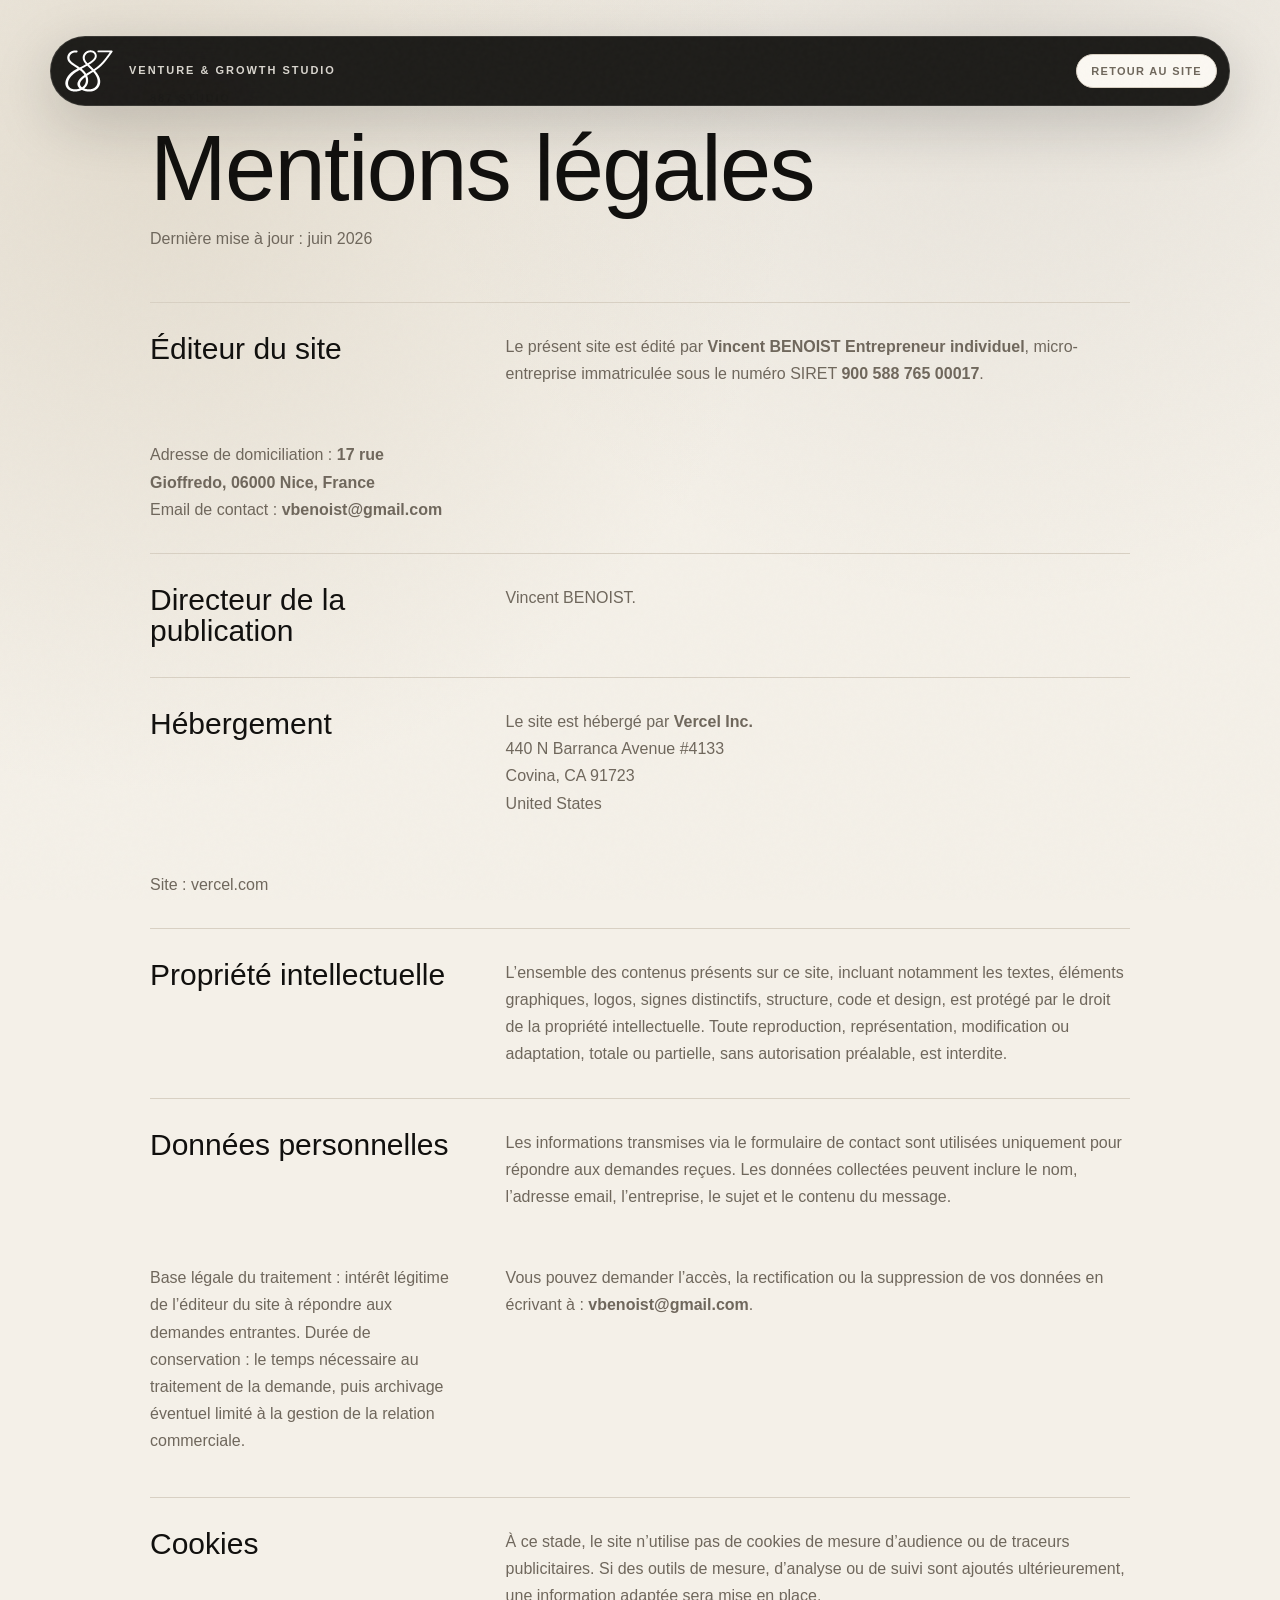
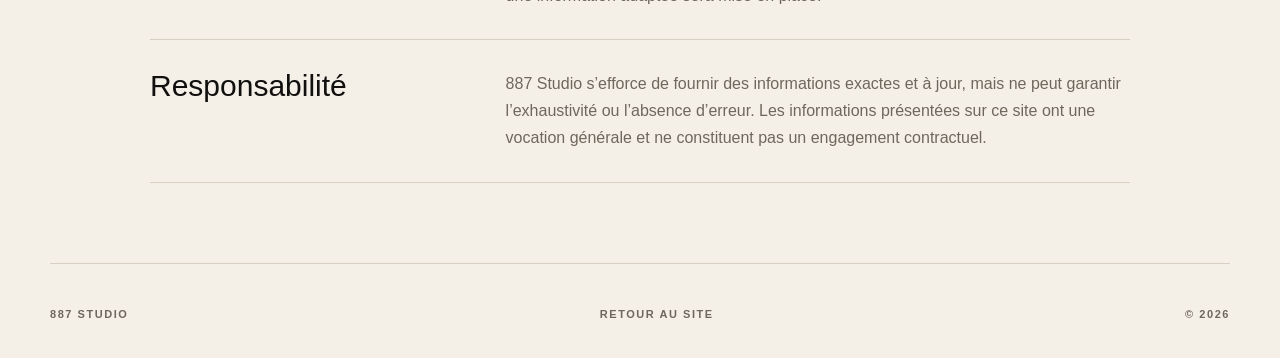
==== commit 63de2657: "Switch typography to KoHo" ====
--- a/mentions-legales.html
+++ b/mentions-legales.html
@@ -5,11 +5,7 @@
   <meta name="viewport" content="width=device-width, initial-scale=1" />
   <title>Mentions légales — 887 Studio</title>
   <meta name="robots" content="noindex" />
-  <link rel="icon" href="assets/887-favicon.svg" />
-  <link rel="preconnect" href="https://fonts.googleapis.com">
-  <link rel="preconnect" href="https://fonts.gstatic.com" crossorigin>
-  <link href="https://fonts.googleapis.com/css2?family=DM+Serif+Display:ital@0;1&family=Manrope:wght@300;400;500;600;700&display=swap" rel="stylesheet">
-  <link rel="stylesheet" href="styles.css" />
+  <link rel="icon" href="assets/887-favicon.svg" />  <link rel="stylesheet" href="styles.css" />
 </head>
 <body class="legal-page">
   <div class="site-noise" aria-hidden="true"></div>
--- a/styles.css
+++ b/styles.css
@@ -1557,3 +1557,545 @@
     max-width: 240px;
   }
 }
+
+
+/* V15 — fixed black navigation on desktop and mobile */
+.site-header {
+  position: fixed !important;
+  top: 18px;
+  left: 50%;
+  transform: translateX(-50%);
+  width: min(1180px, calc(100% - 32px));
+  z-index: 150;
+  display: flex !important;
+  justify-content: space-between;
+  align-items: center;
+  border: 1px solid rgba(244, 240, 232, .12) !important;
+  background: rgba(17, 16, 14, .92) !important;
+  color: var(--bg) !important;
+  backdrop-filter: blur(18px);
+  border-radius: 999px;
+  padding: 8px 12px;
+  box-shadow: 0 18px 60px rgba(17, 16, 14, .18);
+}
+
+.site-header .brand,
+.site-header .brand-descriptor,
+.site-header .main-nav,
+.site-header .main-nav a {
+  color: rgba(244, 240, 232, .88) !important;
+}
+
+.site-header .main-nav a:hover {
+  color: #fff !important;
+}
+
+.site-header .brand-logo {
+  width: 52px;
+  height: 52px;
+  filter: invert(1);
+}
+
+.site-header .lang-toggle {
+  border-color: rgba(244, 240, 232, .18) !important;
+  background: rgba(244, 240, 232, .07) !important;
+  color: rgba(244, 240, 232, .62) !important;
+}
+
+.site-header .lang-toggle span.active {
+  color: #fff !important;
+}
+
+.site-header .divider {
+  color: rgba(244, 240, 232, .36) !important;
+}
+
+/* Mobile: keep the black band fixed, only logo + descriptor + language toggle */
+@media (max-width: 760px) {
+  .site-header {
+    top: 10px;
+    width: calc(100% - 20px);
+    display: flex !important;
+    padding: 8px 10px;
+  }
+
+  .site-header .brand-lockup {
+    display: flex;
+    align-items: center;
+    gap: 10px;
+    min-width: 0;
+  }
+
+  .site-header .brand-logo {
+    width: 42px;
+    height: 42px;
+    flex-shrink: 0;
+  }
+
+  .site-header .brand-descriptor {
+    display: inline-block !important;
+    max-width: 170px;
+    color: rgba(244, 240, 232, .86) !important;
+    font-size: 9px;
+    line-height: 1.25;
+    letter-spacing: .14em;
+    white-space: normal;
+  }
+
+  .site-header .main-nav {
+    display: none !important;
+  }
+
+  .site-header .header-actions {
+    display: flex !important;
+    margin-left: auto;
+  }
+
+  .site-header .lang-toggle {
+    display: inline-flex !important;
+    align-items: center;
+    padding: 8px 10px;
+    font-size: 10px;
+    flex-shrink: 0;
+  }
+
+  .mobile-lang-toggle {
+    display: none !important;
+  }
+
+  .hero {
+    padding-top: 110px;
+  }
+
+  .hero-top-lockup {
+    display: none !important;
+  }
+}
+
+@media (max-width: 420px) {
+  .site-header .brand-descriptor {
+    max-width: 130px;
+    font-size: 8.5px;
+    letter-spacing: .12em;
+  }
+
+  .site-header .brand-logo {
+    width: 38px;
+    height: 38px;
+  }
+
+  .site-header .lang-toggle {
+    padding: 7px 8px;
+    font-size: 9px;
+  }
+}
+
+/* Fixed black navigation bar */
+.site-header {
+  position: fixed !important;
+  top: 18px !important;
+  left: 50% !important;
+  transform: translateX(-50%) !important;
+  width: min(1180px, calc(100% - 32px)) !important;
+  z-index: 999 !important;
+  display: flex !important;
+  justify-content: space-between !important;
+  align-items: center !important;
+  border: 1px solid rgba(244, 240, 232, .12) !important;
+  background: rgba(17, 16, 14, .94) !important;
+  color: #f4f0e8 !important;
+  backdrop-filter: blur(18px) !important;
+  border-radius: 999px !important;
+  padding: 8px 12px !important;
+  box-shadow: 0 18px 60px rgba(17, 16, 14, .18) !important;
+}
+
+.site-header .brand,
+.site-header .brand-descriptor,
+.site-header .main-nav,
+.site-header .main-nav a {
+  color: rgba(244, 240, 232, .88) !important;
+}
+
+.site-header .brand-logo {
+  width: 52px !important;
+  height: 52px !important;
+  object-fit: contain !important;
+  filter: invert(1) !important;
+}
+
+.site-header .lang-toggle {
+  border-color: rgba(244, 240, 232, .18) !important;
+  background: rgba(244, 240, 232, .07) !important;
+  color: rgba(244, 240, 232, .62) !important;
+}
+
+/* Mobile nav */
+@media (max-width: 760px) {
+  .site-header {
+    top: 10px !important;
+    width: calc(100% - 20px) !important;
+    display: flex !important;
+    padding: 8px 10px !important;
+  }
+
+  .site-header .main-nav {
+    display: none !important;
+  }
+
+  .site-header .brand-logo {
+    width: 42px !important;
+    height: 42px !important;
+  }
+
+  .site-header .brand-descriptor {
+    display: inline-block !important;
+    max-width: 160px !important;
+    font-size: 9px !important;
+    line-height: 1.25 !important;
+    letter-spacing: .14em !important;
+    color: rgba(244, 240, 232, .86) !important;
+  }
+
+  .site-header .header-actions {
+    display: flex !important;
+    margin-left: auto !important;
+  }
+
+  .site-header .lang-toggle {
+    display: inline-flex !important;
+    align-items: center !important;
+    padding: 8px 10px !important;
+    font-size: 10px !important;
+  }
+
+  .mobile-lang-toggle,
+  .mobile-nav,
+  .menu-toggle {
+    display: none !important;
+  }
+
+  .hero {
+    padding-top: 118px !important;
+  }
+
+  .hero-top-lockup {
+    display: none !important;
+  }
+}
+
+
+/* V16 — interaction, hierarchy and polish pass */
+
+/* Reveal animation restored, but safe */
+[data-reveal] {
+  opacity: 0;
+  transform: translateY(22px);
+  transition: opacity .72s ease, transform .72s ease;
+  transition-delay: var(--delay, 0ms);
+}
+
+[data-reveal].is-visible {
+  opacity: 1;
+  transform: translateY(0);
+}
+
+/* Cursor shadow / orb */
+.cursor-orb {
+  position: fixed;
+  width: 240px;
+  height: 240px;
+  border-radius: 999px;
+  background: radial-gradient(circle, rgba(17, 16, 14, .10), rgba(184, 169, 142, .10) 34%, transparent 70%);
+  transform: translate(-50%, -50%);
+  pointer-events: none;
+  z-index: 1;
+  opacity: 0;
+  transition: opacity .45s ease;
+  mix-blend-mode: multiply;
+}
+
+/* Thread line: slightly thicker, always behind content */
+.background-thread {
+  position: absolute;
+  top: 0;
+  left: 50%;
+  width: min(1440px, 100vw);
+  height: 5200px;
+  transform: translateX(-50%);
+  pointer-events: none;
+  z-index: 0;
+  opacity: .24;
+}
+
+.thread-path {
+  stroke: #11100e;
+  stroke-width: 2.15;
+  stroke-linecap: round;
+  stroke-linejoin: round;
+  vector-effect: non-scaling-stroke;
+}
+
+/* Content layers above thread */
+main,
+.site-header,
+.site-footer,
+.modal,
+.hero,
+.section {
+  position: relative;
+  z-index: 2;
+}
+
+/* Cards and blocks must mask the background thread */
+.pillar-card,
+.participation-card,
+.contact-form,
+.working-card,
+.modal-card,
+.site-header {
+  position: relative;
+  z-index: 3;
+}
+
+.pillar-card,
+.participation-card,
+.contact-form,
+.modal-card {
+  background-color: var(--paper) !important;
+}
+
+.participation-card {
+  min-height: 390px;
+  align-items: stretch;
+  justify-content: flex-start;
+}
+
+.project-card-top {
+  min-height: 58px;
+  margin-bottom: 24px;
+}
+
+.project-logo-slot {
+  min-height: 54px;
+  min-width: 132px;
+}
+
+.project-status {
+  margin-bottom: 0;
+}
+
+.participation-card h3 {
+  margin: 18px 0 12px !important;
+  min-height: 44px;
+  display: flex;
+  align-items: flex-start;
+  font-size: clamp(32px, 3vw, 40px) !important;
+  line-height: 1 !important;
+  letter-spacing: -.006em !important;
+}
+
+.participation-card p {
+  min-height: 54px;
+  max-width: 95%;
+  font-size: 15px;
+  line-height: 1.55;
+}
+
+.project-meta {
+  margin-top: auto !important;
+}
+
+/* Typography coherence */
+.hero-title {
+  font-size: clamp(46px, 6.8vw, 88px) !important;
+  line-height: 1.02 !important;
+  letter-spacing: -.012em !important;
+}
+
+.hero-copy {
+  font-size: clamp(20px, 2vw, 28px) !important;
+  line-height: 1.28 !important;
+}
+
+.section-intro h2 {
+  font-size: clamp(38px, 4.6vw, 62px) !important;
+  line-height: 1.02 !important;
+  letter-spacing: -.012em !important;
+}
+
+.pillar-content h3,
+.working-card h2,
+.contact-copy h2 {
+  font-size: clamp(32px, 4vw, 52px) !important;
+  line-height: 1.04 !important;
+  letter-spacing: -.01em !important;
+}
+
+.method-item h2 {
+  font-size: clamp(32px, 3.2vw, 42px) !important;
+  line-height: 1.05 !important;
+}
+
+.expertise-list h3 {
+  font-size: clamp(28px, 3vw, 34px) !important;
+}
+
+/* Fixed black nav remains above everything */
+.site-header {
+  z-index: 999 !important;
+}
+
+/* Modal must be above fixed nav */
+.modal {
+  z-index: 1200 !important;
+}
+
+.modal.is-open {
+  display: grid !important;
+}
+
+.modal-backdrop {
+  z-index: 0;
+}
+
+.modal-card {
+  z-index: 1;
+}
+
+/* Favicon-driven logo consistency */
+.brand-logo,
+.hero-top-lockup img,
+.hero-logo-panel img,
+.working-logo {
+  object-fit: contain;
+}
+
+/* Mobile tuning */
+@media (max-width: 760px) {
+  [data-reveal] {
+    opacity: 1;
+    transform: none;
+  }
+
+  .cursor-orb {
+    display: none;
+  }
+
+  .background-thread {
+    opacity: .18;
+  }
+
+  .thread-path {
+    stroke-width: 1.8;
+  }
+
+  .hero-title {
+    font-size: clamp(42px, 13vw, 64px) !important;
+    line-height: 1.02 !important;
+  }
+
+  .hero-copy {
+    font-size: 20px !important;
+  }
+
+  .participation-card h3 {
+    min-height: auto;
+    font-size: 36px !important;
+  }
+
+  .participation-card p {
+    min-height: auto;
+  }
+
+  .project-card-top {
+    min-height: auto;
+  }
+}
+
+
+/* Modal reliability fix */
+.modal {
+  position: fixed !important;
+  inset: 0 !important;
+  z-index: 9999 !important;
+  display: none !important;
+  place-items: center !important;
+  padding: 22px !important;
+}
+
+.modal.is-open {
+  display: grid !important;
+}
+
+.modal-backdrop {
+  position: absolute !important;
+  inset: 0 !important;
+  background: rgba(17, 16, 14, .42) !important;
+  backdrop-filter: blur(12px) !important;
+  cursor: pointer;
+}
+
+.modal-card {
+  position: relative !important;
+  z-index: 1 !important;
+  width: min(720px, 100%) !important;
+  max-height: min(780px, calc(100vh - 44px)) !important;
+  overflow: auto !important;
+  -webkit-overflow-scrolling: touch;
+}
+
+body:has(.modal.is-open) {
+  overflow: hidden;
+}
+
+
+/* KoHo typography system */
+:root {
+  --font-sans: "KoHo", -apple-system, BlinkMacSystemFont, "Segoe UI", sans-serif;
+  --font-serif: "KoHo", -apple-system, BlinkMacSystemFont, "Segoe UI", sans-serif;
+}
+
+html,
+body,
+button,
+input,
+textarea,
+select {
+  font-family: "KoHo", -apple-system, BlinkMacSystemFont, "Segoe UI", sans-serif !important;
+}
+
+h1,
+h2,
+h3,
+h4,
+h5,
+h6,
+.hero-title,
+.section-intro h2,
+.pillar-content h3,
+.participation-card h3,
+.working-card h2,
+.contact-copy h2,
+.method-item h2,
+.expertise-list h3 {
+  font-family: "KoHo", -apple-system, BlinkMacSystemFont, "Segoe UI", sans-serif !important;
+  font-weight: 500;
+}
+
+.hero-title,
+.section-intro h2 {
+  letter-spacing: -0.018em;
+}
+
+.brand-descriptor,
+.hero-top-lockup span,
+.working-logo-lockup span,
+.project-status,
+.section-label,
+.pillar-eyebrow,
+.lang-toggle,
+.mobile-lang-toggle {
+  font-family: "KoHo", -apple-system, BlinkMacSystemFont, "Segoe UI", sans-serif !important;
+  font-weight: 600;
+}
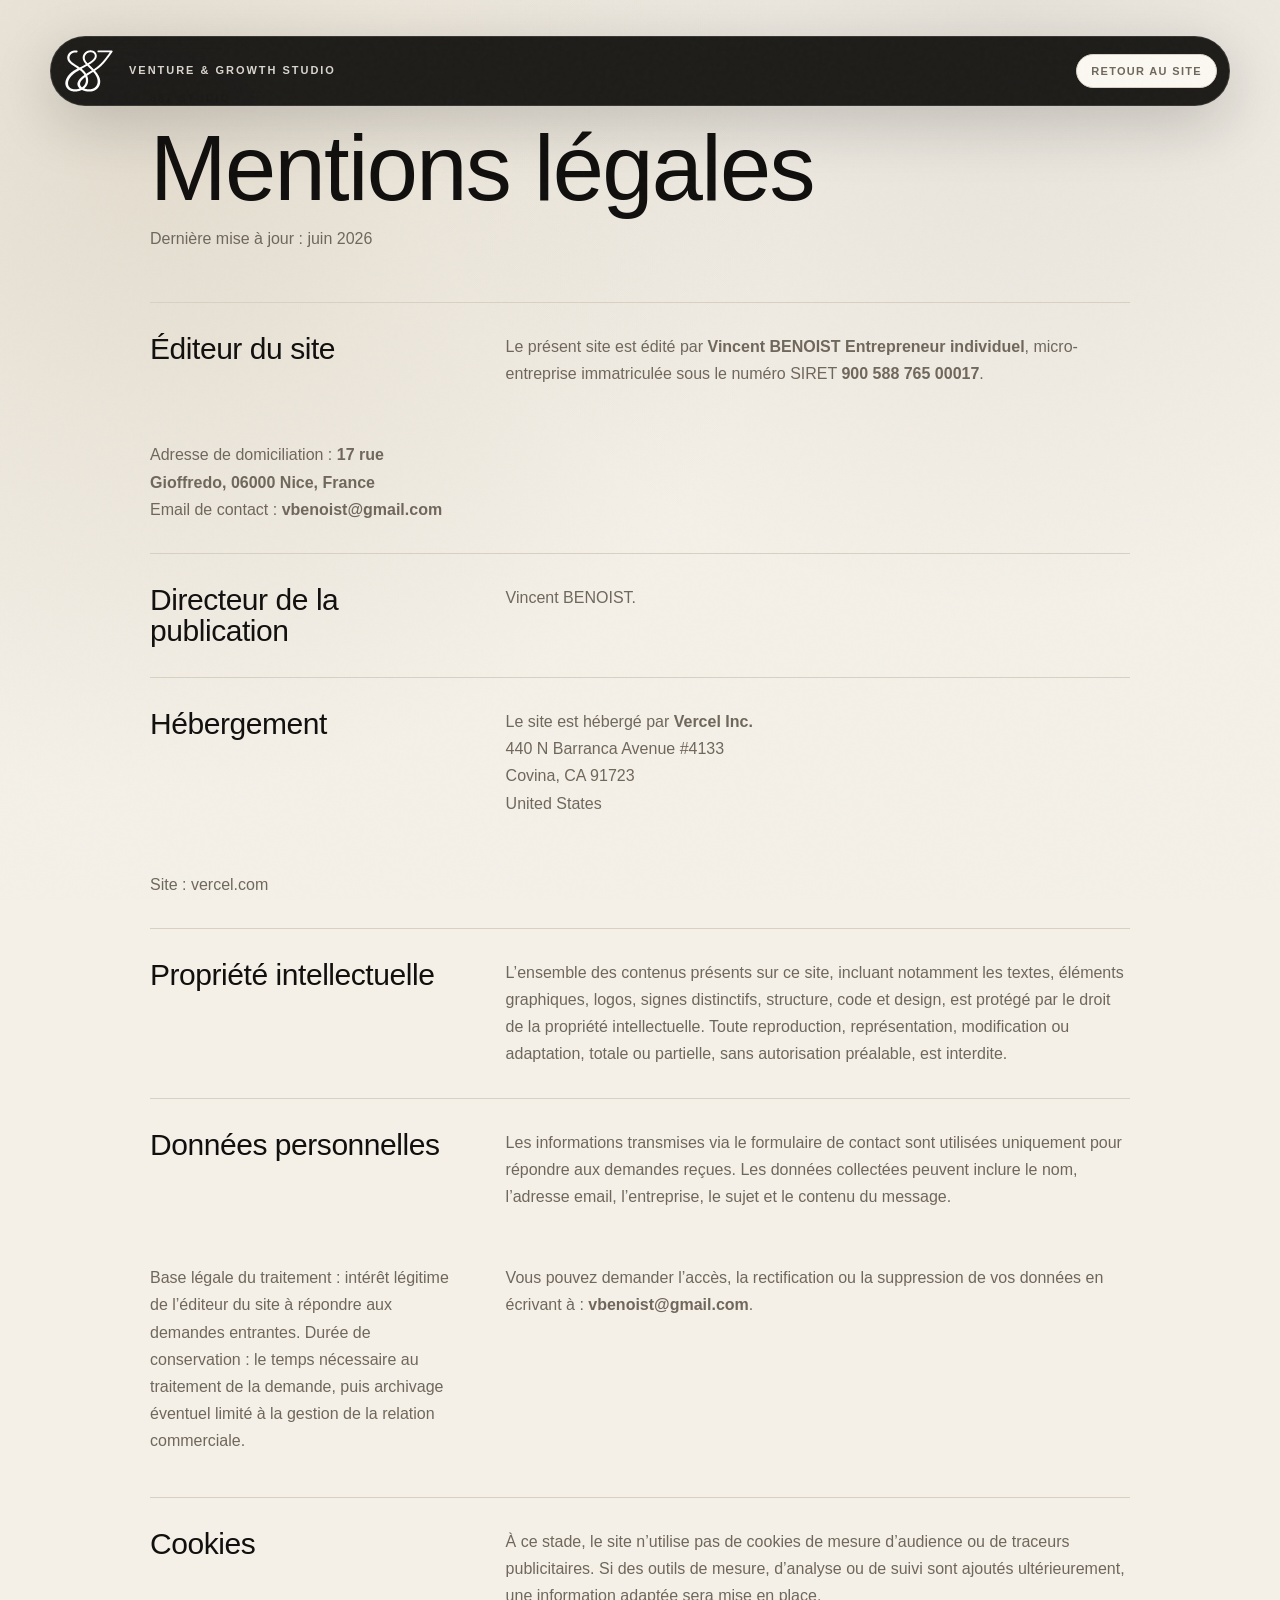
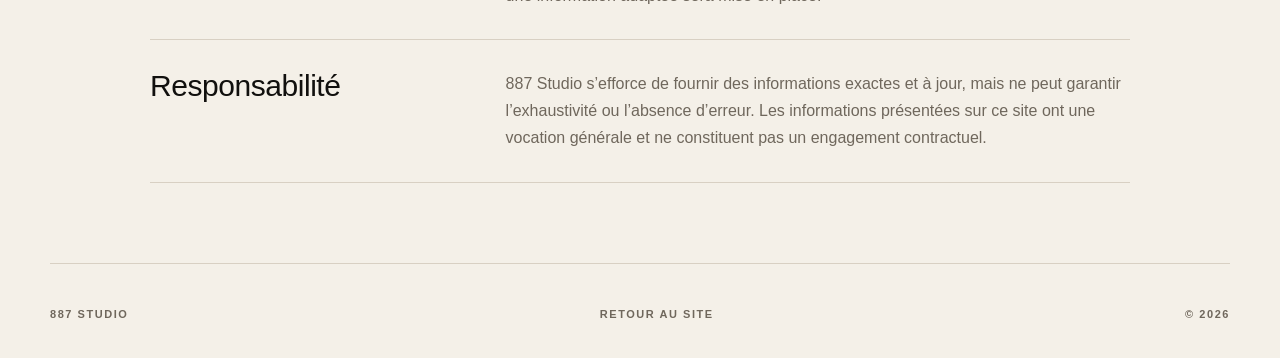
==== commit 9487d7a5: "Enable Vercel Analytics" ====
--- a/mentions-legales.html
+++ b/mentions-legales.html
@@ -6,6 +6,7 @@
   <title>Mentions légales — 887 Studio</title>
   <meta name="robots" content="noindex" />
   <link rel="icon" href="assets/887-favicon.svg" />  <link rel="stylesheet" href="styles.css" />
+  <script defer src="/_vercel/insights/script.js"></script>
 </head>
 <body class="legal-page">
   <div class="site-noise" aria-hidden="true"></div>
--- a/styles.css
+++ b/styles.css
@@ -2099,3 +2099,120 @@
   font-family: "KoHo", -apple-system, BlinkMacSystemFont, "Segoe UI", sans-serif !important;
   font-weight: 600;
 }
+
+
+/* FINAL TYPO OVERRIDE — KoHo everywhere */
+:root {
+  --font-sans: "KoHo", -apple-system, BlinkMacSystemFont, "Segoe UI", sans-serif !important;
+  --font-serif: "KoHo", -apple-system, BlinkMacSystemFont, "Segoe UI", sans-serif !important;
+}
+
+*,
+*::before,
+*::after {
+  font-family: "KoHo", -apple-system, BlinkMacSystemFont, "Segoe UI", sans-serif !important;
+}
+
+html,
+body,
+button,
+input,
+textarea,
+select,
+label,
+a,
+span,
+p,
+small,
+strong,
+em,
+div,
+nav,
+header,
+footer,
+section,
+article,
+form {
+  font-family: "KoHo", -apple-system, BlinkMacSystemFont, "Segoe UI", sans-serif !important;
+}
+
+h1,
+h2,
+h3,
+h4,
+h5,
+h6,
+.hero-title,
+.hero-copy,
+.section-intro h2,
+.method-item h2,
+.pillar-content h3,
+.participation-card h3,
+.working-card h2,
+.contact-copy h2,
+.expertise-list h3,
+.modal-card h2,
+.modal-card h3 {
+  font-family: "KoHo", -apple-system, BlinkMacSystemFont, "Segoe UI", sans-serif !important;
+  font-weight: 500 !important;
+  letter-spacing: -0.015em;
+}
+
+.brand-descriptor,
+.main-nav a,
+.lang-toggle,
+.mobile-lang-toggle,
+.section-label,
+.pillar-eyebrow,
+.project-status,
+.project-meta,
+button,
+.btn {
+  font-family: "KoHo", -apple-system, BlinkMacSystemFont, "Segoe UI", sans-serif !important;
+  font-weight: 600 !important;
+}
+
+/* Ajustement après suppression de la serif : éviter les titres trop massifs */
+.hero-title {
+  font-size: clamp(48px, 6.2vw, 84px) !important;
+  line-height: 1.02 !important;
+  font-weight: 500 !important;
+}
+
+.section-intro h2 {
+  font-size: clamp(40px, 4.4vw, 64px) !important;
+  line-height: 1.04 !important;
+  font-weight: 500 !important;
+}
+
+.pillar-content h3,
+.participation-card h3,
+.working-card h2,
+.contact-copy h2 {
+  font-size: clamp(34px, 3.7vw, 52px) !important;
+  line-height: 1.05 !important;
+  font-weight: 500 !important;
+}
+
+.method-item h2 {
+  font-size: clamp(32px, 3.2vw, 44px) !important;
+  line-height: 1.05 !important;
+  font-weight: 500 !important;
+}
+
+@media (max-width: 760px) {
+  .hero-title {
+    font-size: clamp(42px, 12vw, 62px) !important;
+  }
+
+  .section-intro h2 {
+    font-size: clamp(36px, 10vw, 52px) !important;
+  }
+
+  .pillar-content h3,
+  .participation-card h3,
+  .working-card h2,
+  .contact-copy h2 {
+    font-size: clamp(32px, 9vw, 44px) !important;
+  }
+}
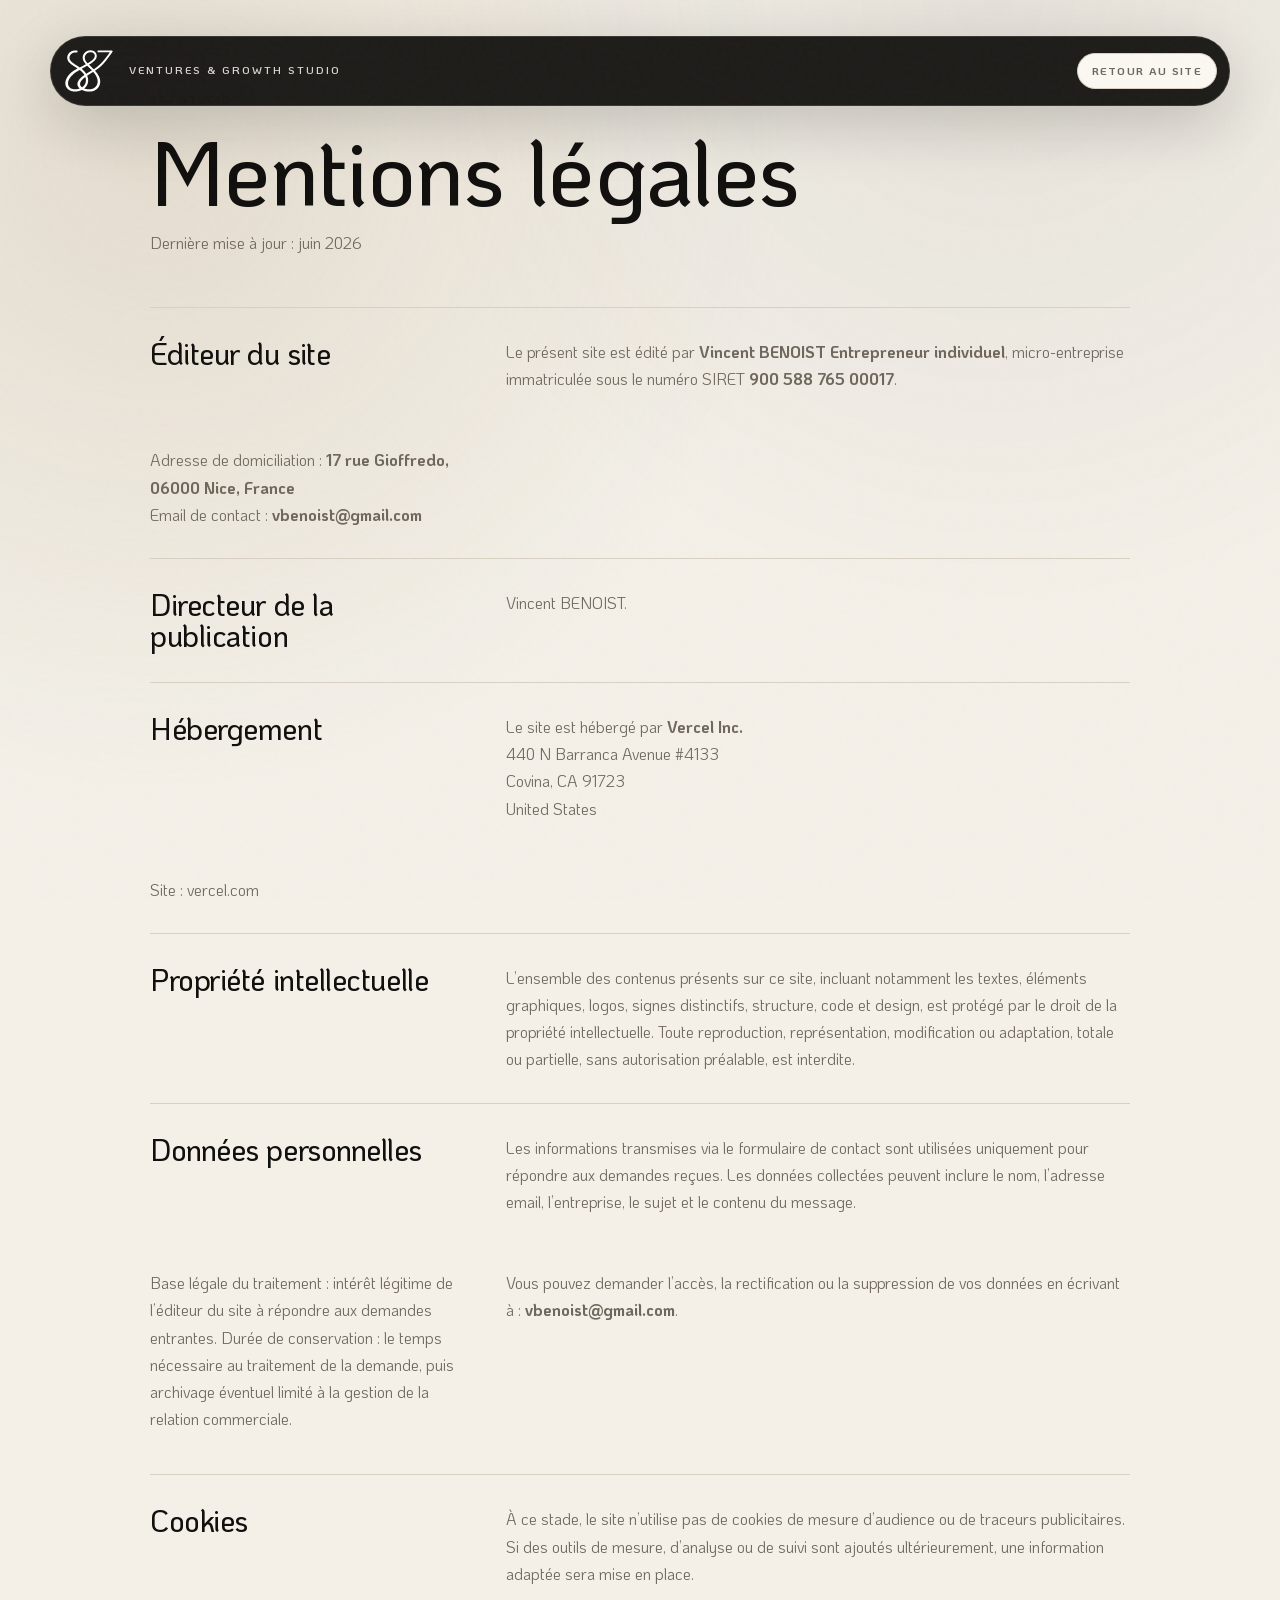
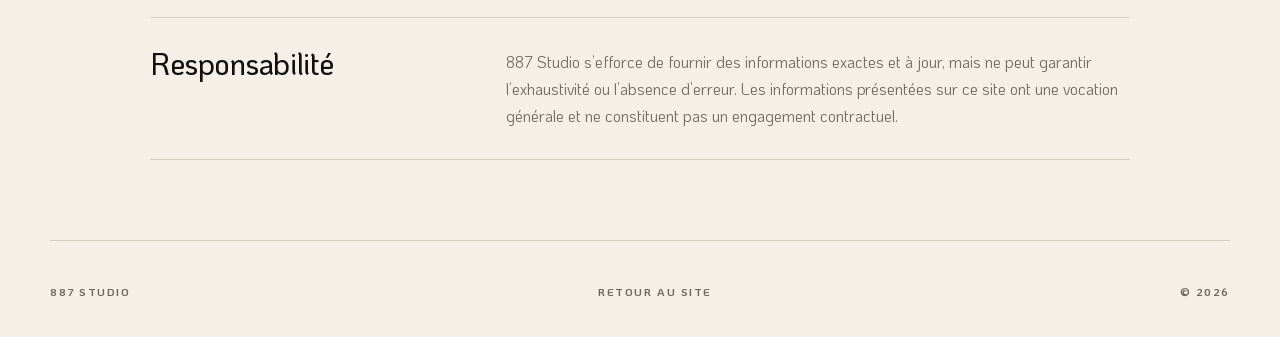
==== commit 96c0d2d0: "Audit fixes: load KoHo, mobile contact CTA, form redirect, i18n & assets - Load KoHo font (preconnec" ====
--- a/mentions-legales.html
+++ b/mentions-legales.html
@@ -5,7 +5,11 @@
   <meta name="viewport" content="width=device-width, initial-scale=1" />
   <title>Mentions légales — 887 Studio</title>
   <meta name="robots" content="noindex" />
-  <link rel="icon" href="assets/887-favicon.svg" />  <link rel="stylesheet" href="styles.css" />
+  <link rel="icon" href="assets/887-favicon.svg" />
+  <link rel="preconnect" href="https://fonts.googleapis.com" />
+  <link rel="preconnect" href="https://fonts.gstatic.com" crossorigin />
+  <link rel="stylesheet" href="https://fonts.googleapis.com/css2?family=KoHo:wght@300;400;500;600;700&display=swap" />
+  <link rel="stylesheet" href="styles.css" />
   <script defer src="/_vercel/insights/script.js"></script>
 </head>
 <body class="legal-page">
@@ -14,7 +18,7 @@
   <header class="site-header legal-header">
     <a class="brand brand-lockup" href="index.html" aria-label="887 Studio home">
       <img src="assets/887-logo-slick.svg" alt="887 logo" class="brand-logo" />
-      <span class="brand-descriptor">VENTURE &amp; GROWTH STUDIO</span>
+      <span class="brand-descriptor">VENTURES &amp; GROWTH STUDIO</span>
     </a>
     <a class="legal-back" href="index.html">Retour au site</a>
   </header>
--- a/styles.css
+++ b/styles.css
@@ -1435,6 +1435,10 @@
   display: none;
 }
 
+.mobile-contact-cta {
+  display: none;
+}
+
 /* Keep the top hero lockup visible on desktop and mobile */
 .hero-top-lockup {
   display: flex;
@@ -1525,6 +1529,27 @@
 
   .mobile-lang-toggle span.active {
     color: var(--ink);
+  }
+
+  .mobile-contact-cta {
+    position: fixed;
+    left: 50%;
+    bottom: 18px;
+    transform: translateX(-50%);
+    z-index: 120;
+    display: inline-flex;
+    align-items: center;
+    justify-content: center;
+    gap: 8px;
+    padding: 13px 22px;
+    border-radius: 999px;
+    background: var(--ink);
+    color: var(--paper, #fbf8f2);
+    font-size: 13px;
+    font-weight: 600;
+    letter-spacing: .04em;
+    text-decoration: none;
+    box-shadow: 0 10px 30px rgba(17, 16, 14, .28);
   }
 
   .hero {
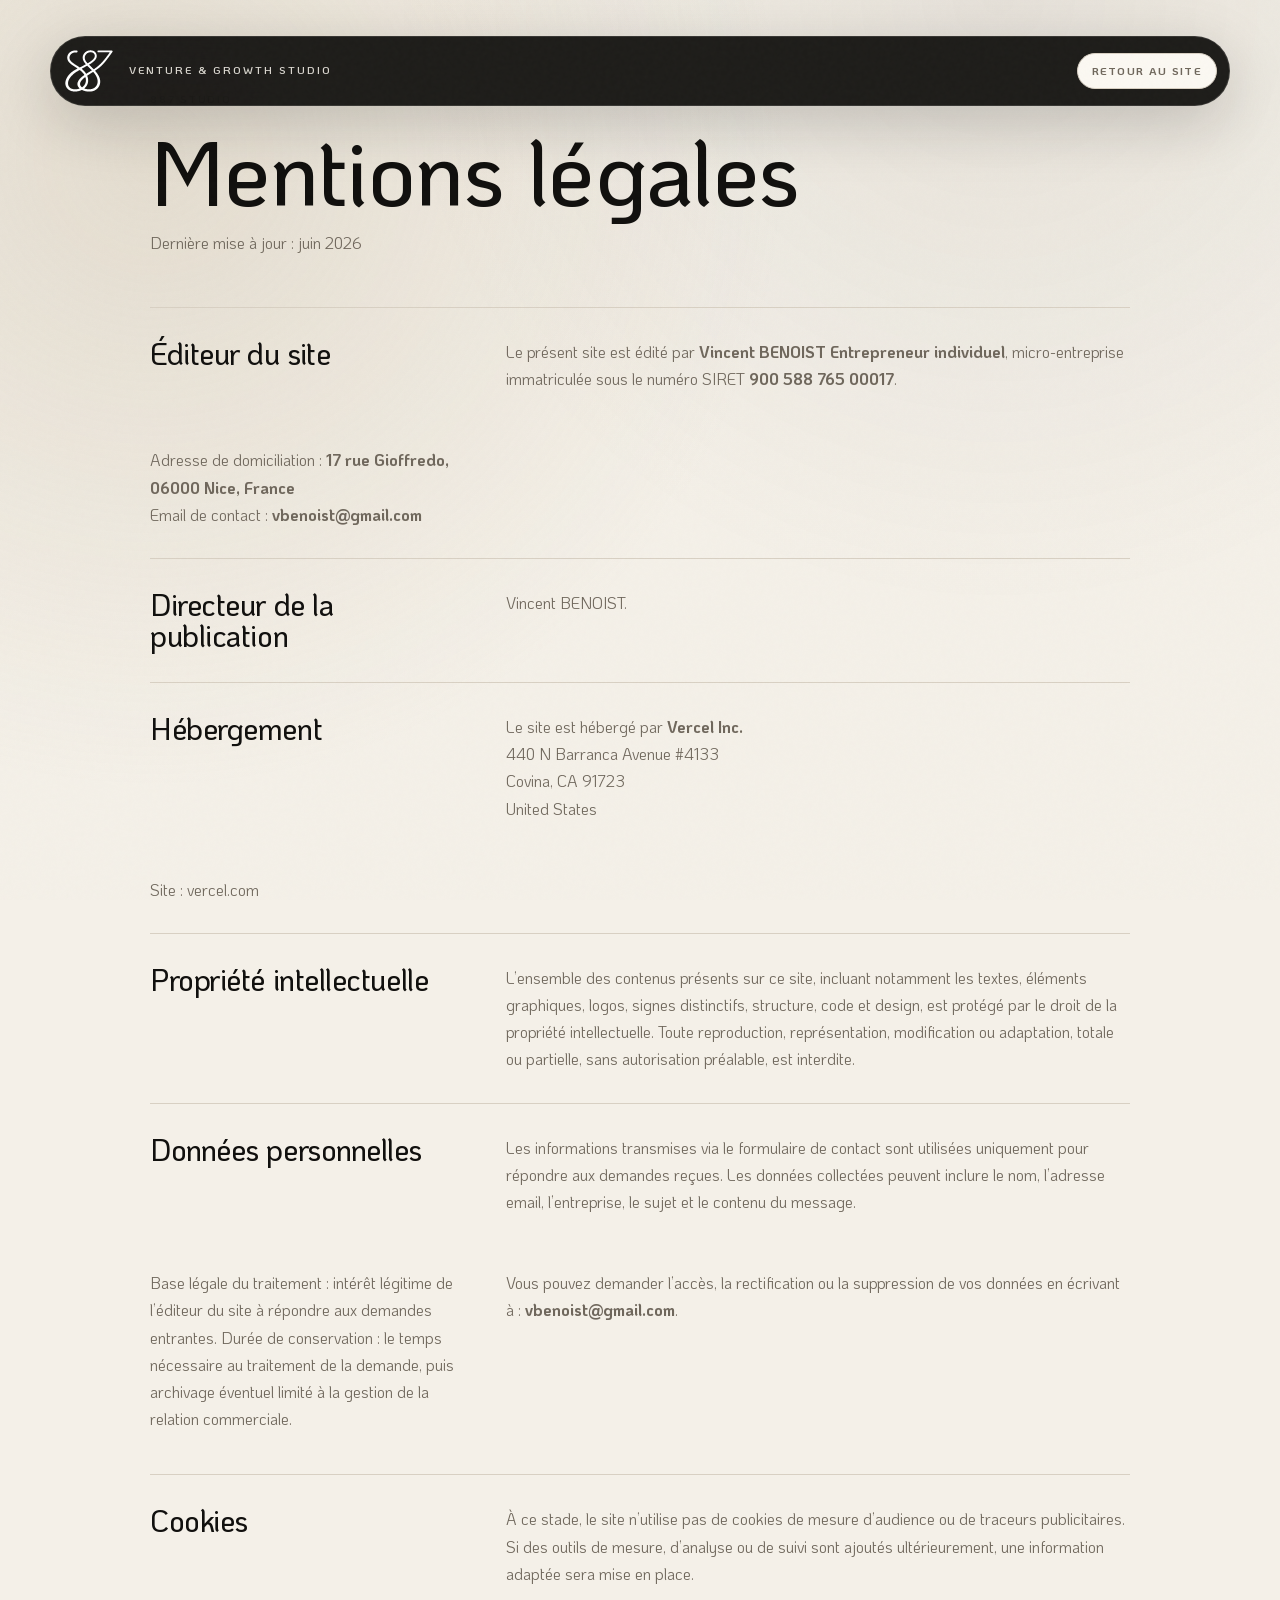
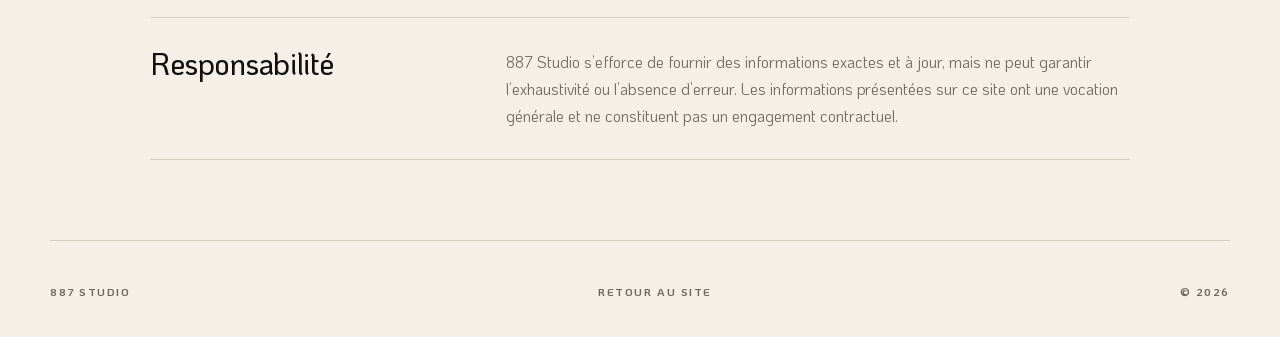
==== commit 0ab08300: "Integrate new 887 logo: site mark, favicon, OG image - Replace site monogram with refined 887 mark (" ====
--- a/mentions-legales.html
+++ b/mentions-legales.html
@@ -5,7 +5,7 @@
   <meta name="viewport" content="width=device-width, initial-scale=1" />
   <title>Mentions légales — 887 Studio</title>
   <meta name="robots" content="noindex" />
-  <link rel="icon" href="assets/887-favicon.svg" />
+  <link rel="icon" type="image/png" href="assets/887-favicon.png" />
   <link rel="preconnect" href="https://fonts.googleapis.com" />
   <link rel="preconnect" href="https://fonts.gstatic.com" crossorigin />
   <link rel="stylesheet" href="https://fonts.googleapis.com/css2?family=KoHo:wght@300;400;500;600;700&display=swap" />
@@ -17,8 +17,8 @@
 
   <header class="site-header legal-header">
     <a class="brand brand-lockup" href="index.html" aria-label="887 Studio home">
-      <img src="assets/887-logo-slick.svg" alt="887 logo" class="brand-logo" />
-      <span class="brand-descriptor">VENTURES &amp; GROWTH STUDIO</span>
+      <img src="assets/887-mark.png" alt="887 logo" class="brand-logo" />
+      <span class="brand-descriptor">VENTURE &amp; GROWTH STUDIO</span>
     </a>
     <a class="legal-back" href="index.html">Retour au site</a>
   </header>
